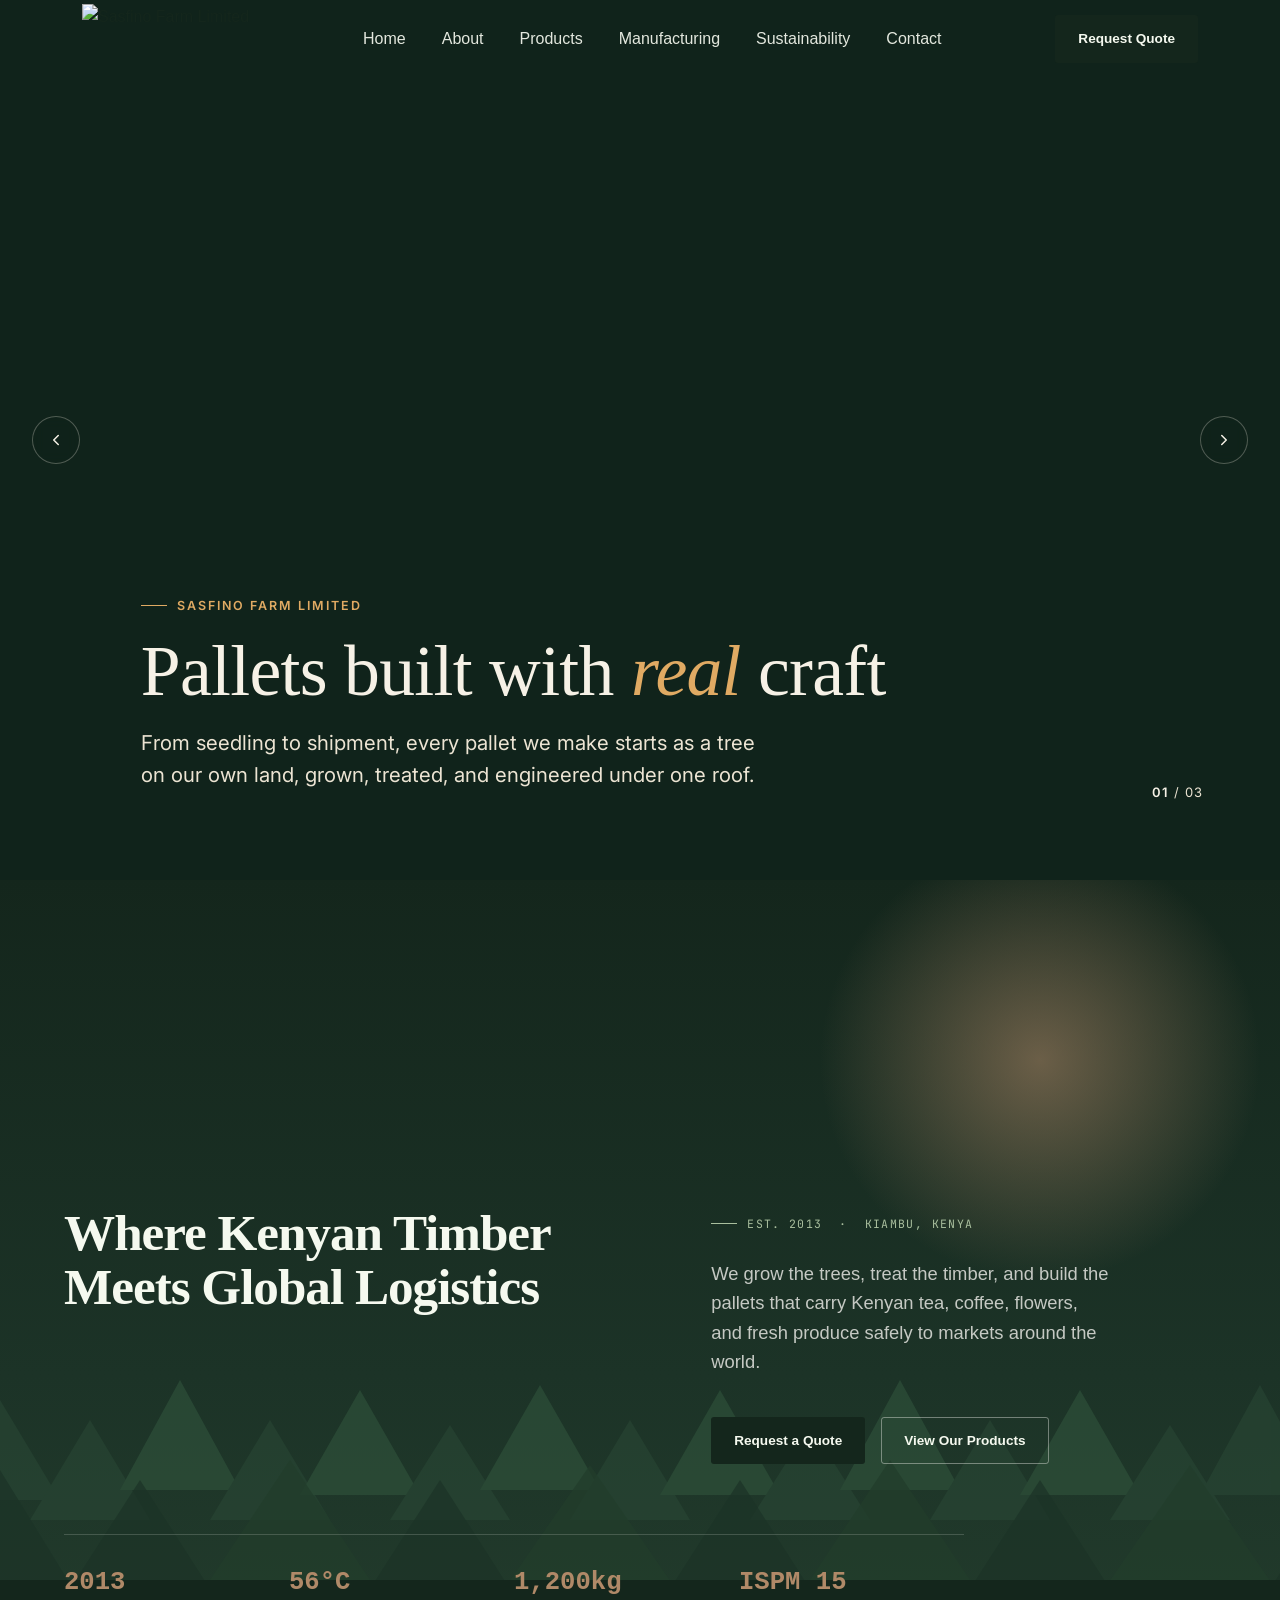
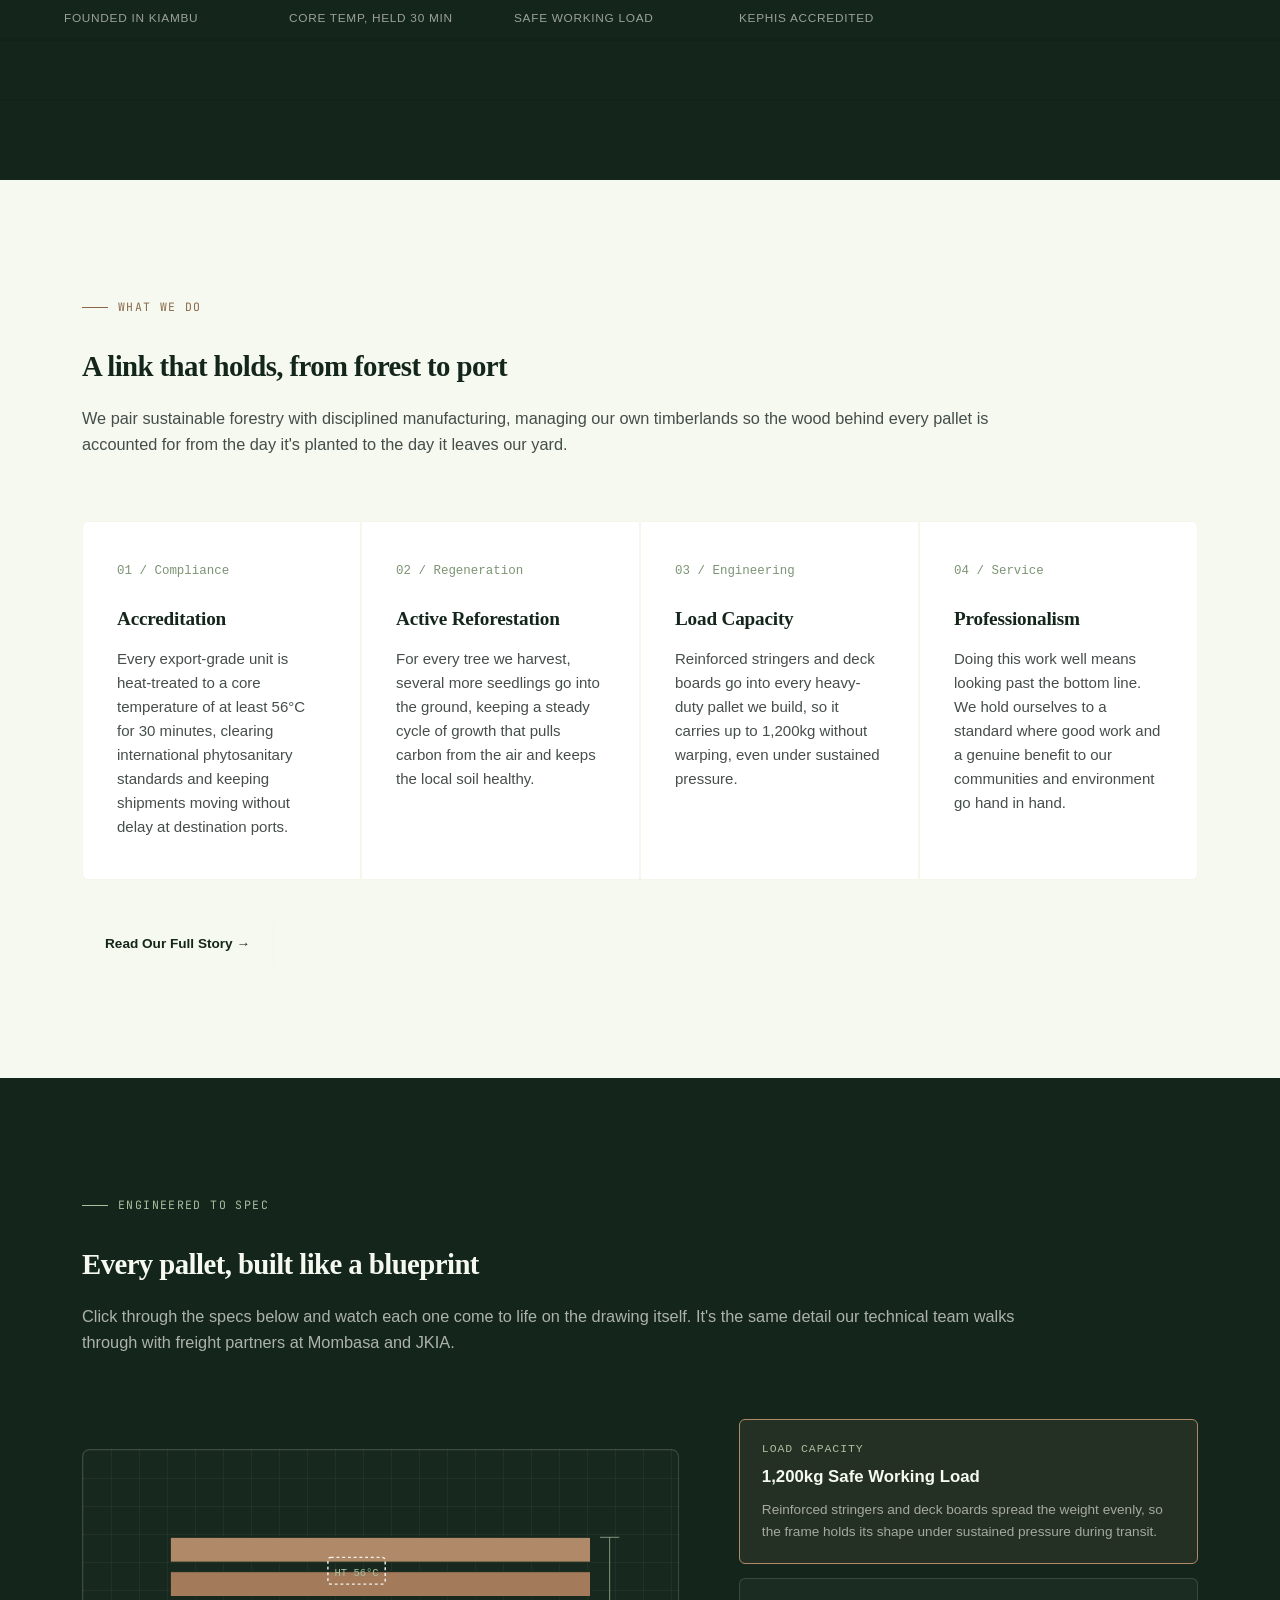
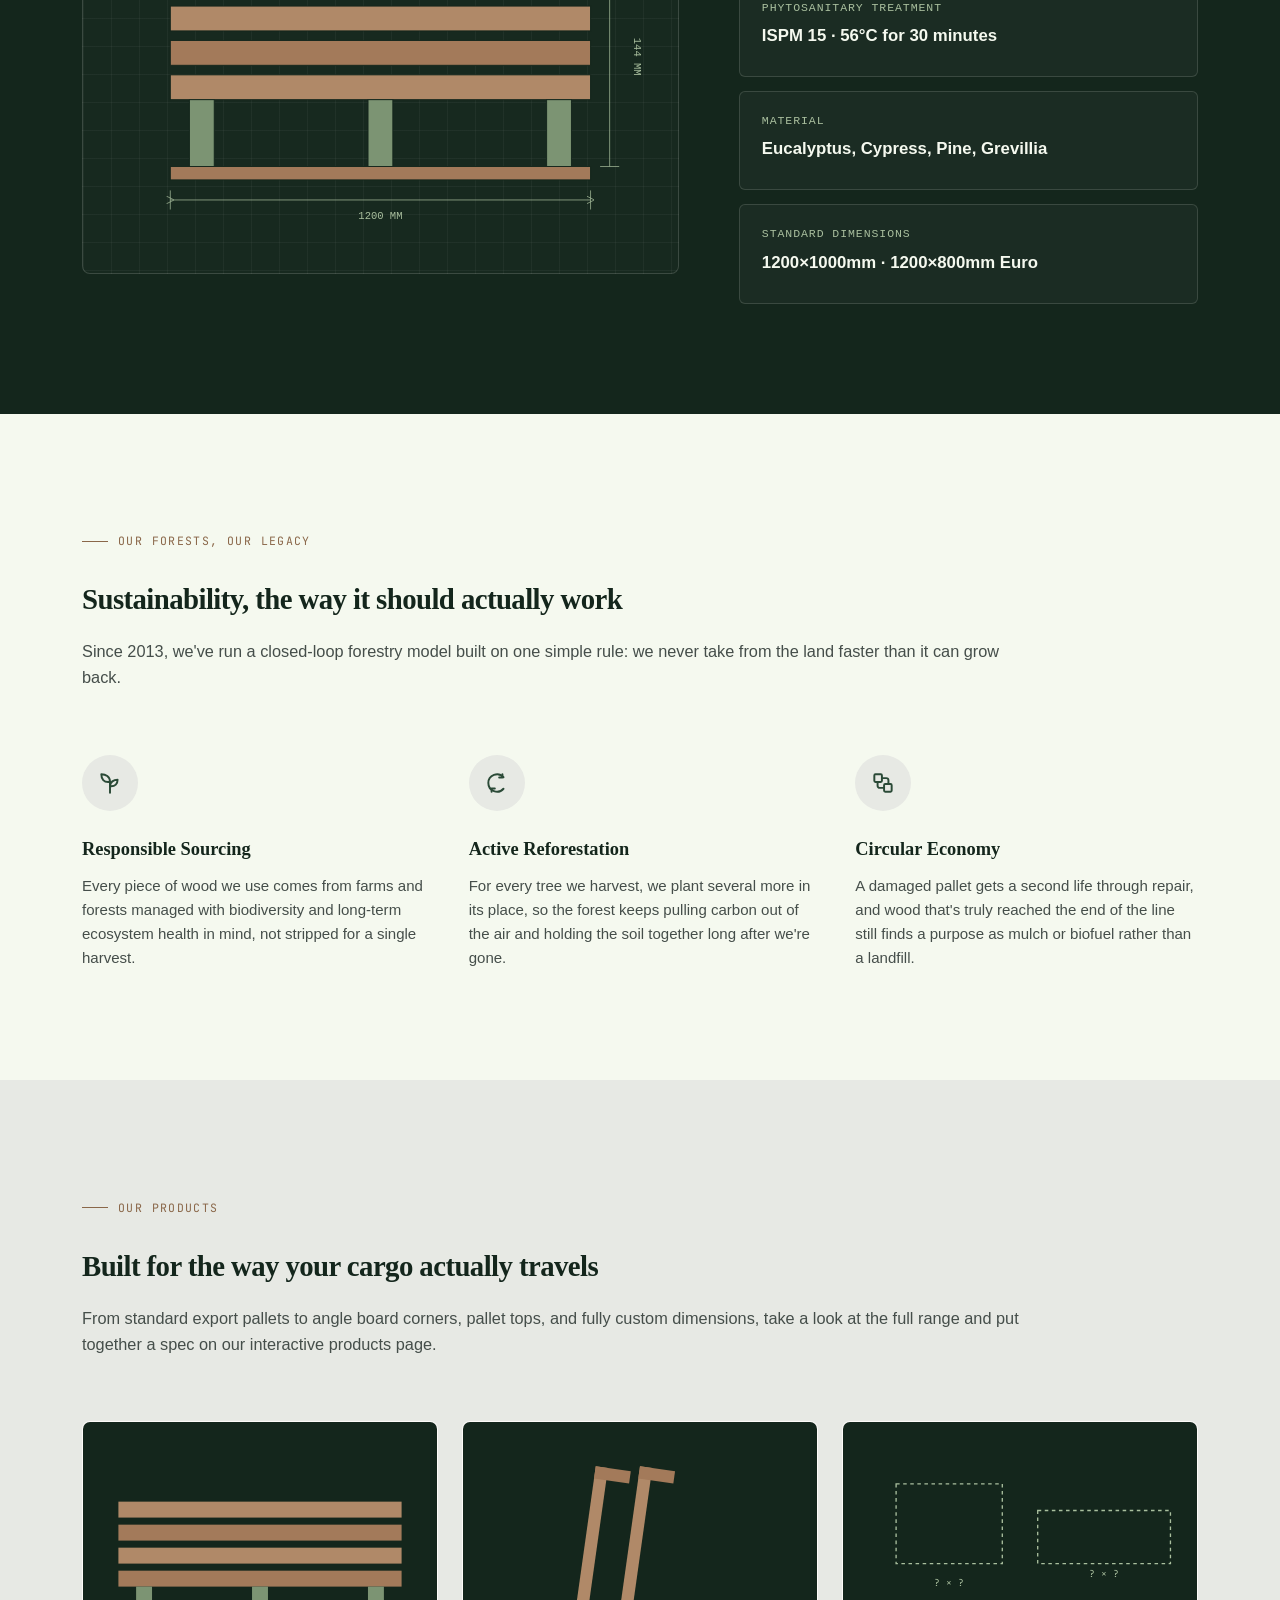
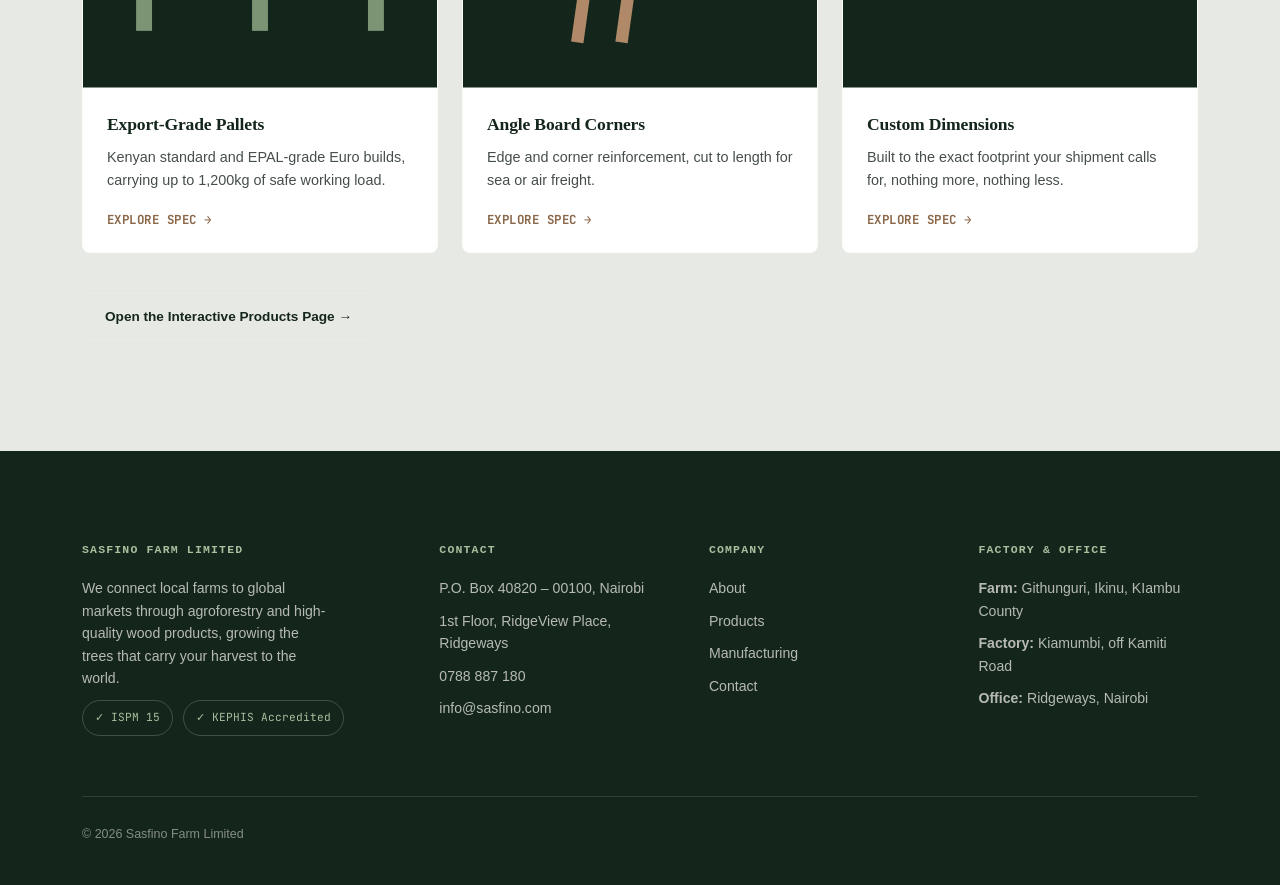
==== index (4).html @ bc78e77f "Add files via upload" ====
<!DOCTYPE html>
<html lang="en">
<head>
<meta charset="UTF-8">
<meta name="viewport" content="width=device-width, initial-scale=1.0">
<link rel="icon" type="image/png" href="Sasfino_Fav.png" />
<title>Sasfino Farm Limited — Wood Products Division</title>
<link rel="preconnect" href="https://fonts.googleapis.com">
<link rel="preconnect" href="https://fonts.gstatic.com" crossorigin>
<link href="https://fonts.googleapis.com/css2?family=Space+Grotesk:wght@400;500;600;700&family=Inter:wght@400;500;600;700&family=JetBrains+Mono:wght@400;500;700&display=swap" rel="stylesheet">
<link rel="stylesheet" href="style.css">
</head>
<body>

<header class="site-header">
  <div class="wrap">
    <div class="logo">
      <img src="sasfino_logo.png" alt="Sasfino Farm Limited" class="logo-img">
    </div>
    <nav class="main-nav" id="main-nav">
      <a href="index.html">Home</a>
      <a href="about.html">About</a>
      <a href="products.html">Products</a>
      <a href="manufacturing.html">Manufacturing</a>
      <a href="sustainability.html">Sustainability</a> 
      <a href="contact.html">Contact</a>
    </nav>
    <a href="contact.html" class="btn btn-primary">Request Quote</a>
    <button class="nav-toggle" id="nav-toggle" aria-label="Toggle menu" aria-expanded="false" aria-controls="main-nav">
      <span></span><span></span><span></span>
    </button>
  </div>
  <div class="nav-backdrop" id="nav-backdrop"></div>
</header>

<!--<section class="slideshow" aria-label="Sasfino Farm photo slideshow">
  <div class="slide active" style="background-image:url('slide-pallets.jpg')">
    <div class="slide-caption"><span>We produce the best pallets.</span></div>
  </div>
  <div class="slide" style="background-image:url('slide-reforestation.jpg')">
    <div class="slide-caption"><span>Every pallet is made from homegrown trees.</span></div>
  </div>
  <div class="slide" style="background-image:url('slide-kiln.jpg')">
    <div class="slide-caption"><span>State of art manufacturing plant.</span></div>
  </div>
  <div class="slide" style="background-image:url('slide-angleboard.jpg')">
    <div class="slide-caption"><span>Final product ready for shipping.</span></div>
  </div>
  <div class="slideshow-overlay"></div>
  <div class="slideshow-dots">
    <button class="dot active" data-slide="0" aria-label="Show slide 1"></button>
    <button class="dot" data-slide="1" aria-label="Show slide 2"></button>
    <button class="dot" data-slide="2" aria-label="Show slide 3"></button>
    <button class="dot" data-slide="3" aria-label="Show slide 4"></button>
  </div>
</section>-->

<section class="hero-slideshow" id="heroSlideshow" aria-roledescription="carousel" aria-label="Sasfino Farm highlights">

  <!-- Slide 1 -->
  <div class="slide is-active" data-index="0">
    <div class="slide__img" style="background-image:url('images/slide-pallets.jpg');"></div>
    <div class="hero-copy">
      <span class="hero-eyebrow">Sasfino Farm Limited</span>
      <h1 class="hero-heading">Pallets built with <em>real</em> craft</h1>
      <p class="hero-subheading">From seedling to shipment, every pallet we make starts as a tree on our own land, grown, treated, and engineered under one roof.</p>
    </div>
  </div>

  <!-- Slide 2 -->
  <div class="slide" data-index="1">
    <div class="slide__img" style="background-image:url('images/slide-manufacturing.jpg');"></div>
    <div class="hero-copy">
      <span class="hero-eyebrow">KEPHIS Accredited</span>
      <h1 class="hero-heading">Manufacturing that <em>meets the mark</em></h1>
      <p class="hero-subheading">Every batch is heat-treated to 56°C for a full 30 minutes, so it clears phytosanitary checks at destination without a second look.</p>
    </div>
  </div>

  <!-- Slide 3 -->
  <div class="slide" data-index="2">
    <div class="slide__img" style="background-image:url('images/slide-shipping.jpg');"></div>
    <div class="hero-copy">
      <span class="hero-eyebrow">1,200kg Safe Working Load</span>
      <h1 class="hero-heading">Ready for the <em>long haul</em></h1>
      <p class="hero-subheading">From Kiambu to Mombasa and JKIA, every shipment leaves our yard engineered to carry Kenya's harvest safely to markets around the world.</p>
    </div>
  </div>

  <!-- Arrows -->
  <div class="hero-arrows">
    <button class="hero-arrow" id="prevBtn" aria-label="Previous slide">
      <svg viewBox="0 0 24 24" fill="none" stroke="currentColor" stroke-width="2" stroke-linecap="round" stroke-linejoin="round"><path d="M15 18l-6-6 6-6"/></svg>
    </button>
    <button class="hero-arrow" id="nextBtn" aria-label="Next slide">
      <svg viewBox="0 0 24 24" fill="none" stroke="currentColor" stroke-width="2" stroke-linecap="round" stroke-linejoin="round"><path d="M9 18l6-6-6-6"/></svg>
    </button>
  </div>

  <!-- Dots + counter -->
  <div class="hero-controls">
    <div class="hero-dots" id="heroDots"></div>
    <div class="hero-index"><strong id="heroIndexCurrent">01</strong> / 03</div>
  </div>

</section>

<section class="hero">
  <div class="hero-illustration">
    <svg viewBox="0 0 1400 900" preserveAspectRatio="xMidYMax slice" xmlns="http://www.w3.org/2000/svg">
      <defs>
        <radialGradient id="sunGrad" cx="50%" cy="50%" r="50%">
          <stop offset="0%" stop-color="#B08968" stop-opacity="0.55"/>
          <stop offset="100%" stop-color="#B08968" stop-opacity="0"/>
        </radialGradient>
      </defs>
      <circle cx="1100" cy="180" r="220" fill="url(#sunGrad)"/>
      <g opacity="0.5">
        <path d="M0 620 L60 520 L120 620 Z" fill="#2B4A37"/>
        <path d="M90 640 L150 540 L210 640 Z" fill="#2B4A37"/>
        <path d="M180 610 L240 500 L300 610 Z" fill="#345A40"/>
        <path d="M270 640 L330 540 L390 640 Z" fill="#2B4A37"/>
        <path d="M360 615 L420 510 L480 615 Z" fill="#345A40"/>
        <path d="M450 640 L510 545 L570 640 Z" fill="#2B4A37"/>
        <path d="M540 610 L600 505 L660 610 Z" fill="#345A40"/>
        <path d="M630 640 L690 540 L750 640 Z" fill="#2B4A37"/>
        <path d="M720 615 L780 510 L840 615 Z" fill="#345A40"/>
        <path d="M810 640 L870 545 L930 640 Z" fill="#2B4A37"/>
        <path d="M900 610 L960 500 L1020 610 Z" fill="#345A40"/>
        <path d="M990 640 L1050 540 L1110 640 Z" fill="#2B4A37"/>
        <path d="M1080 615 L1140 510 L1200 615 Z" fill="#345A40"/>
        <path d="M1170 640 L1230 545 L1290 640 Z" fill="#2B4A37"/>
        <path d="M1260 615 L1320 505 L1380 615 Z" fill="#2B4A37"/>
      </g>
      <g opacity="0.75">
        <path d="M-20 720 L60 590 L140 720 Z" fill="#1c3327"/>
        <path d="M110 740 L200 600 L290 740 Z" fill="#1c3327"/>
        <path d="M260 715 L350 580 L440 715 Z" fill="#223d2b"/>
        <path d="M410 740 L500 600 L590 740 Z" fill="#1c3327"/>
        <path d="M560 715 L650 585 L740 715 Z" fill="#223d2b"/>
        <path d="M710 740 L800 600 L890 740 Z" fill="#1c3327"/>
        <path d="M860 715 L950 580 L1040 715 Z" fill="#223d2b"/>
        <path d="M1010 740 L1100 600 L1190 740 Z" fill="#1c3327"/>
        <path d="M1160 715 L1250 585 L1340 715 Z" fill="#223d2b"/>
        <path d="M1310 740 L1400 600 L1440 740 Z" fill="#1c3327"/>
      </g>
      <rect x="0" y="700" width="1400" height="200" fill="#14261C"/>
      <g stroke="#0e1d15" stroke-width="1" opacity="0.6">
        <line x1="0" y1="760" x2="1400" y2="760"/>
        <line x1="0" y1="820" x2="1400" y2="820"/>
      </g>
    </svg>
  </div>
  <div class="wrap hero-content" style="width:100%;margin-left:5%;">
    <span class="eyebrow">Est. 2013 &nbsp;·&nbsp; Kiambu, Kenya</span>
    <h1 style="display:inline-block;width:99%;max-width:600px;float:left;//font-size:350%;margin-right:4%;font-size:clamp(2.0rem, 4.0vw, 4.1rem);" class="reveal is-visible">Where Kenyan Timber Meets Global Logistics</h1>
    <div style="display:inline-block;width:99%;max-width:400px;">
    <p class="sub reveal is-visible">We grow the trees, treat the timber, and build the pallets that carry Kenyan tea, coffee, flowers, and fresh produce safely to markets around the world.</p>
    <div class="hero-ctas reveal is-visible">
      <a href="contact.html" class="btn btn-primary">Request a Quote</a>
      <a href="products.html" class="btn btn-outline">View Our Products</a>
    </div>
    </div><br>
    <div class="stat-strip reveal is-visible">
      <div><span class="num">2013</span><span class="label">Founded in Kiambu</span></div>
      <div><span class="num">56°C</span><span class="label">Core Temp, Held 30 Min</span></div>
      <div><span class="num">1,200kg</span><span class="label">Safe Working Load</span></div>
      <div><span class="num">ISPM 15</span><span class="label">KEPHIS Accredited</span></div>
    </div>
  </div>
</section>

<section id="about">
  <div class="wrap">
    <div styled="width:100%;" class="section-head reveal">
      <span class="eyebrow">What we do</span>
      <h2>A link that holds, from forest to port</h2>
      <p>We pair sustainable forestry with disciplined manufacturing, managing our own timberlands so the wood behind every pallet is accounted for from the day it's planted to the day it leaves our yard.</p>
    </div>
    <div class="feature-grid">
      <div class="feature-card reveal">
        <span class="idx">01 / Compliance</span>
        <h3>Accreditation</h3>
        <p>Every export-grade unit is heat-treated to a core temperature of at least 56°C for 30 minutes, clearing international phytosanitary standards and keeping shipments moving without delay at destination ports.</p>
      </div>
      <div class="feature-card reveal">
        <span class="idx">02 / Regeneration</span>
        <h3>Active Reforestation</h3>
        <p>For every tree we harvest, several more seedlings go into the ground, keeping a steady cycle of growth that pulls carbon from the air and keeps the local soil healthy.</p>
      </div>
      <div class="feature-card reveal">
        <span class="idx">03 / Engineering</span>
        <h3>Load Capacity</h3>
        <p>Reinforced stringers and deck boards go into every heavy-duty pallet we build, so it carries up to 1,200kg without warping, even under sustained pressure.</p>
      </div>
      <div class="feature-card reveal">
        <span class="idx">04 / Service</span>
        <h3>Professionalism</h3>
        <p>Doing this work well means looking past the bottom line. We hold ourselves to a standard where good work and a genuine benefit to our communities and environment go hand in hand.</p>
      </div>
    </div>
    <div class="reveal" style="margin-top:40px;">
      <a href="about.html" class="btn btn-ghost">Read Our Full Story →</a>
    </div>
  </div>
</section>

<section class="blueprint-section" id="specs">
  <div class="wrap">
    <div class="section-head reveal">
      <span class="eyebrow">Engineered to spec</span>
      <h2>Every pallet, built like a blueprint</h2>
      <p>Click through the specs below and watch each one come to life on the drawing itself. It's the same detail our technical team walks through with freight partners at Mombasa and JKIA.</p>
    </div>
    <div class="blueprint-wrap">
      <div class="blueprint-canvas reveal">
        <svg viewBox="0 0 560 380" xmlns="http://www.w3.org/2000/svg">
          <!-- Deck boards -->
          <g id="deck-boards">
            <rect x="60" y="60" width="440" height="26" fill="#B08968" stroke="#14261C" stroke-width="1"/>
            <rect x="60" y="96" width="440" height="26" fill="#a37a5a" stroke="#14261C" stroke-width="1"/>
            <rect x="60" y="132" width="440" height="26" fill="#B08968" stroke="#14261C" stroke-width="1"/>
            <rect x="60" y="168" width="440" height="26" fill="#a37a5a" stroke="#14261C" stroke-width="1"/>
            <rect x="60" y="204" width="440" height="26" fill="#B08968" stroke="#14261C" stroke-width="1"/>
          </g>
          <!-- Stringers -->
          <rect id="stringer-1" class="hotspot" x="80" y="230" width="26" height="70" fill="#7C9473" stroke="#14261C" stroke-width="1"/>
          <rect id="stringer-2" class="hotspot" x="267" y="230" width="26" height="70" fill="#7C9473" stroke="#14261C" stroke-width="1"/>
          <rect id="stringer-3" class="hotspot" x="454" y="230" width="26" height="70" fill="#7C9473" stroke="#14261C" stroke-width="1"/>
          <!-- Bottom boards -->
          <rect x="60" y="300" width="440" height="14" fill="#a37a5a" stroke="#14261C" stroke-width="1"/>

          <!-- HT stamp hotspot -->
          <g id="ht-stamp" class="hotspot" transform="translate(255,95)">
            <rect x="-30" y="-14" width="60" height="28" rx="3" fill="none" stroke="#F5F4EF" stroke-width="1.5" stroke-dasharray="3 3"/>
            <text x="0" y="5" text-anchor="middle" class="dim-text" font-size="10" fill="#F5F4EF">HT 56°C</text>
          </g>

          <!-- Width dimension -->
          <line class="dim-line" x1="60" y1="335" x2="500" y2="335" marker-start="url(#arrow)" marker-end="url(#arrow)"/>
          <line class="dim-line" x1="60" y1="325" x2="60" y2="345"/>
          <line class="dim-line" x1="500" y1="325" x2="500" y2="345"/>
          <text x="280" y="355" text-anchor="middle" class="dim-text">1200 MM</text>

          <!-- Height dimension -->
          <line class="dim-line" x1="520" y1="60" x2="520" y2="300"/>
          <line class="dim-line" x1="510" y1="60" x2="530" y2="60"/>
          <line class="dim-line" x1="510" y1="300" x2="530" y2="300"/>
          <text x="545" y="185" text-anchor="middle" class="dim-text" transform="rotate(90 545 185)">144 MM</text>

          <defs>
            <marker id="arrow" markerWidth="8" markerHeight="8" refX="4" refY="4" orient="auto">
              <path d="M0,0 L8,4 L0,8" fill="none" stroke="#A9BF9E" stroke-width="1"/>
            </marker>
          </defs>
        </svg>
      </div>
      <div class="spec-panel reveal">
        <div class="spec-item active" data-target="stringer-1 stringer-2 stringer-3">
          <div class="spec-label">Load Capacity</div>
          <div class="spec-value">1,200kg Safe Working Load</div>
          <div class="spec-detail">Reinforced stringers and deck boards spread the weight evenly, so the frame holds its shape under sustained pressure during transit.</div>
        </div>
        <div class="spec-item" data-target="ht-stamp">
          <div class="spec-label">Phytosanitary Treatment</div>
          <div class="spec-value">ISPM 15 · 56°C for 30 minutes</div>
          <div class="spec-detail">Heat treatment clears out pests at the source, satisfying the phytosanitary rules that every major destination port checks for.</div>
        </div>
        <div class="spec-item" data-target="deck-boards">
          <div class="spec-label">Material</div>
          <div class="spec-value">Eucalyptus, Cypress, Pine, Grevillia</div>
          <div class="spec-detail">Sturdy hardwoods carry the heavy-duty loads; lighter softwoods keep air freight builds economical without cutting corners on strength.</div>
        </div>
        <div class="spec-item" data-target="none">
          <div class="spec-label">Standard Dimensions</div>
          <div class="spec-value">1200×1000mm · 1200×800mm Euro</div>
          <div class="spec-detail">Our Kenyan standard suits fruit, vegetable, tea, and coffee shipments, while the Euro build meets EPAL-grade specification for buyers in Europe.</div>
        </div>
      </div>
    </div>
  </div>
</section>

<section id="sustainability">
  <div class="wrap">
    <div class="section-head reveal">
      <span class="eyebrow">Our forests, our legacy</span>
      <h2>Sustainability, the way it should actually work</h2>
      <p>Since 2013, we've run a closed-loop forestry model built on one simple rule: we never take from the land faster than it can grow back.</p>
    </div>
    <div class="sustain-grid">
      <div class="sustain-item reveal">
        <div class="icon-wrap">
          <svg viewBox="0 0 24 24" fill="none" xmlns="http://www.w3.org/2000/svg">
            <path d="M12 21V11" stroke="#2B4A37" stroke-width="1.8" stroke-linecap="round"/>
            <path d="M12 11C12 6 8 4 4 4C4 8 6 12 12 11Z" stroke="#2B4A37" stroke-width="1.8" stroke-linejoin="round"/>
            <path d="M12 15C12 11 15.5 9 19 9C19 12.5 17 15.5 12 15Z" stroke="#2B4A37" stroke-width="1.8" stroke-linejoin="round"/>
          </svg>
        </div>
        <h3>Responsible Sourcing</h3>
        <p>Every piece of wood we use comes from farms and forests managed with biodiversity and long-term ecosystem health in mind, not stripped for a single harvest.</p>
      </div>
      <div class="sustain-item reveal">
        <div class="icon-wrap">
          <svg viewBox="0 0 24 24" fill="none" xmlns="http://www.w3.org/2000/svg">
            <path d="M4 12a8 8 0 0 1 14-5.3M4 12a8 8 0 0 0 14 5.3" stroke="#2B4A37" stroke-width="1.8" stroke-linecap="round"/>
            <path d="M17 4v3h-3M7 20v-3h3" stroke="#2B4A37" stroke-width="1.8" stroke-linecap="round" stroke-linejoin="round"/>
          </svg>
        </div>
        <h3>Active Reforestation</h3>
        <p>For every tree we harvest, we plant several more in its place, so the forest keeps pulling carbon out of the air and holding the soil together long after we're gone.</p>
      </div>
      <div class="sustain-item reveal">
        <div class="icon-wrap">
          <svg viewBox="0 0 24 24" fill="none" xmlns="http://www.w3.org/2000/svg">
            <rect x="4" y="4" width="7" height="7" rx="1" stroke="#2B4A37" stroke-width="1.8"/>
            <rect x="13" y="13" width="7" height="7" rx="1" stroke="#2B4A37" stroke-width="1.8"/>
            <path d="M11 7.5h4a2 2 0 0 1 2 2V13M13 16.5H9a2 2 0 0 1-2-2V11" stroke="#2B4A37" stroke-width="1.8" stroke-linecap="round"/>
          </svg>
        </div>
        <h3>Circular Economy</h3>
        <p>A damaged pallet gets a second life through repair, and wood that's truly reached the end of the line still finds a purpose as mulch or biofuel rather than a landfill.</p>
      </div>
    </div>
  </div>
</section>

<section id="products" style="background:var(--slate-light);">
  <div class="wrap">
    <div class="section-head reveal">
      <span class="eyebrow">Our products</span>
      <h2>Built for the way your cargo actually travels</h2>
      <p>From standard export pallets to angle board corners, pallet tops, and fully custom dimensions, take a look at the full range and put together a spec on our interactive products page.</p>
    </div>
    <div class="product-teaser-grid reveal">
      <a href="products.html#pallets" class="product-teaser-card">
        <div class="ptc-visual">
          <svg viewBox="0 0 400 300" xmlns="http://www.w3.org/2000/svg">
            <rect width="400" height="300" fill="#14261C"/>
            <g transform="translate(40,90)">
              <rect x="0" y="0" width="320" height="18" fill="#B08968"/>
              <rect x="0" y="26" width="320" height="18" fill="#a37a5a"/>
              <rect x="0" y="52" width="320" height="18" fill="#B08968"/>
              <rect x="0" y="78" width="320" height="18" fill="#a37a5a"/>
              <rect x="20" y="96" width="18" height="50" fill="#7C9473"/>
              <rect x="151" y="96" width="18" height="50" fill="#7C9473"/>
              <rect x="282" y="96" width="18" height="50" fill="#7C9473"/>
            </g>
          </svg>
        </div>
        <h3>Export-Grade Pallets</h3>
        <p>Kenyan standard and EPAL-grade Euro builds, carrying up to 1,200kg of safe working load.</p>
        <span class="ptc-link">Explore spec →</span>
      </a>
      <a href="products.html#angle" class="product-teaser-card">
        <div class="ptc-visual">
          <svg viewBox="0 0 400 300" xmlns="http://www.w3.org/2000/svg">
            <rect width="400" height="300" fill="#14261C"/>
            <g transform="translate(150,50) rotate(8)">
              <rect x="0" y="0" width="14" height="200" fill="#B08968"/>
              <rect x="0" y="0" width="40" height="14" fill="#a37a5a"/>
            </g>
            <g transform="translate(200,50) rotate(8)">
              <rect x="0" y="0" width="14" height="200" fill="#B08968"/>
              <rect x="0" y="0" width="40" height="14" fill="#a37a5a"/>
            </g>
          </svg>
        </div>
        <h3>Angle Board Corners</h3>
        <p>Edge and corner reinforcement, cut to length for sea or air freight.</p>
        <span class="ptc-link">Explore spec →</span>
      </a>
      <a href="products.html#custom" class="product-teaser-card">
        <div class="ptc-visual">
          <svg viewBox="0 0 400 300" xmlns="http://www.w3.org/2000/svg">
            <rect width="400" height="300" fill="#14261C"/>
            <rect x="60" y="70" width="120" height="90" fill="none" stroke="#A9BF9E" stroke-width="1.5" stroke-dasharray="4 4"/>
            <rect x="220" y="100" width="150" height="60" fill="none" stroke="#A9BF9E" stroke-width="1.5" stroke-dasharray="4 4"/>
            <text x="120" y="185" text-anchor="middle" font-family="JetBrains Mono" font-size="11" fill="#A9BF9E">? × ?</text>
            <text x="295" y="175" text-anchor="middle" font-family="JetBrains Mono" font-size="11" fill="#A9BF9E">? × ?</text>
          </svg>
        </div>
        <h3>Custom Dimensions</h3>
        <p>Built to the exact footprint your shipment calls for, nothing more, nothing less.</p>
        <span class="ptc-link">Explore spec →</span>
      </a>
    </div>
    <div class="reveal" style="margin-top:40px;">
      <a href="products.html" class="btn btn-ghost">Open the Interactive Products Page →</a>
    </div>
  </div>
</section>

<footer id="contact">
  <div class="wrap">
    <div class="footer-grid">
      <div>
        <h5>Sasfino Farm Limited</h5>
        <p style="max-width:32ch; color:rgba(245,244,239,0.72);">We connect local farms to global markets through agroforestry and high-quality wood products, growing the trees that carry your harvest to the world.</p>
        <div class="cert-badges">
          <span class="cert-badge">✓ ISPM 15</span>
          <span class="cert-badge">✓ KEPHIS Accredited</span>
        </div>
      </div>
      <div>
        <h5>Contact</h5>
        <p>P.O. Box 40820 – 00100, Nairobi</p>
        <p>1st Floor, RidgeView Place, Ridgeways</p>
        <a href="tel:+254788887180">0788 887 180</a>
        <a href="mailto:info@sasfino.com">info@sasfino.com</a>
      </div>
      <div>
        <h5>Company</h5>
        <a href="about.html">About</a>
        <a href="products.html">Products</a>
        <a href="manufacturing.html">Manufacturing</a>
        <a href="contact.html">Contact</a>
      </div>
      <div>
        <h5>Factory & Office</h5>
        <p><b>Farm:</b> Githunguri, Ikinu, KIambu County</p>
        <p><b>Factory:</b> Kiamumbi, off Kamiti Road</p>
        <p><b>Office:</b> Ridgeways, Nairobi</p>
      </div>
    </div>
    <div class="footer-bottom">
      <span>© 2026 Sasfino Farm Limited</span>
      <span class="mono"> </span>
    </div>
  </div>
</footer>

<script src="script.js"></script>

</body>
</html>
---- style.css ----
:root{
    --forest-deep: #14261C;
    --forest-mid: #2B4A37;
    --sage: #7C9473;
    --sage-light: #A9BF9E;
    --slate: #454E4A;
    --slate-light: #E7E9E4;
    --paper: #F5F9EF;
    --white: #FFFFFF;
    --timber: #B08968;
    --timber-dark: #8A6749;
    --line: rgba(20,38,28,0.14);
    --shadow: 0 20px 50px -25px rgba(20,38,28,0.35);
    --ease: cubic-bezier(.22,.9,.32,1);
  }
  *{box-sizing:border-box; margin:0; padding:0;}
  html{scroll-behavior:smooth;}
  body{
    font-family:'DM Sans', sans-serif;
    background:var(--paper);
    color:var(--forest-deep);
    line-height:1.6;
    overflow-x:hidden;
  }
  h1,h2,h3,.display{font-family:'Sora', Manrope;}
  .mono{font-family:'JetBrains Mono', monospace;}
  a{color:inherit; text-decoration:none;}
  img{max-width:100%; display:block;}
  .wrap{max-width:1180px; margin:0 auto; padding:0 32px;}
  ::selection{background:var(--timber); color:var(--white);}

  @media (prefers-reduced-motion: reduce){
    *{animation:none !important; transition:none !important;}
  }

  /* ---------- HEADER ---------- */
  .site-header{
    position:fixed; top:0; left:0; right:0; z-index:100;
    background:transparent;
    backdrop-filter:none;
    border-bottom:1px solid transparent;
    transition:background .4s var(--ease), backdrop-filter .4s var(--ease), border-color .4s var(--ease);
  }
  .site-header.is-scrolled{
    background:rgba(245,249,239,0.92);
    backdrop-filter:blur(10px);
    border-bottom:1px solid var(--line);
  }
  .site-header .wrap{
    display:flex; align-items:center; justify-content:space-between;
    height:78px;
  }
  .logo{display:flex; align-items:center; margin:0; padding:0;}
  .logo-img{height:70px; width:auto; display:block; margin:0; padding:0;}
  nav.main-nav{display:flex; gap:36px;}
  nav.main-nav a{
    font-size:1.0rem; font-weight:500; color:rgba(245,249,239,0.92); position:relative; padding:6px 0;
    transition:color .3s var(--ease);
  }
  nav.main-nav a::after{
    content:''; position:absolute; left:0; bottom:0; width:0; height:2px; background:var(--timber);
    transition:width .3s var(--ease);
  }
  nav.main-nav a:hover{color:var(--timber);}
  nav.main-nav a:hover::after{width:100%;}
  .site-header.is-scrolled nav.main-nav a{color:var(--slate);}
  .site-header.is-scrolled nav.main-nav a:hover{color:var(--forest-deep);}
  .btn{
    display:inline-flex; align-items:center; gap:8px;
    font-size:.85rem; font-weight:600; padding:12px 22px;
    border-radius:3px; cursor:pointer; border:1px solid transparent;
    transition:transform .25s var(--ease), box-shadow .25s var(--ease), background .25s var(--ease);
  }
  .btn-primary{background:var(--forest-deep); color:var(--paper);}
  .btn-primary:hover{background:var(--forest-mid); transform:translateY(-2px); box-shadow:var(--shadow);}
  .btn-outline{border-color:rgba(245,244,239,0.4); color:var(--paper);}
  .btn-outline:hover{background:rgba(245,244,239,0.12); transform:translateY(-2px);}
  .btn-ghost{border-color:var(--line); color:var(--forest-deep);}
  .btn-ghost:hover{border-color:var(--forest-deep);}

  /* ---------- MOBILE NAV TOGGLE ---------- */
  .nav-toggle{
    display:none; flex-direction:column; align-items:center; justify-content:center;
    gap:5px; width:38px; height:38px; padding:0; margin:0; border:none; background:none;
    cursor:pointer; z-index:110; position:relative;
  }
  .nav-toggle span{
    display:block; width:23px; height:2px; border-radius:2px; background:var(--paper);
    transition:transform .3s var(--ease), opacity .3s var(--ease), background .3s var(--ease);
  }
  .site-header.is-scrolled .nav-toggle span{background:var(--forest-deep);}
  .nav-toggle.is-active span:nth-child(1){transform:translateY(7px) rotate(45deg);}
  .nav-toggle.is-active span:nth-child(2){opacity:0;}
  .nav-toggle.is-active span:nth-child(3){transform:translateY(-7px) rotate(-45deg);}
  .site-header.is-scrolled .nav-toggle.is-active span{background:var(--forest-deep);}
  .nav-backdrop{
    position:fixed; inset:0; background:rgba(10,18,13,0.5); opacity:0; pointer-events:none;
    transition:opacity .35s var(--ease); z-index:90;
  }
  .nav-backdrop.is-open{opacity:1; pointer-events:auto;}
  body.nav-locked{overflow:hidden;}

  /* ---------- SLIDESHOW ---------- */
  .slideshow{
    position:relative; height:82vh; min-height:480px; overflow:hidden; background:var(--forest-deep);
  }
  .slideshow .slide{
    position:absolute; top:0; left:0; right:0; bottom:0; background-size:cover; background-position:center;
    opacity:0; transition:opacity 1.4s ease;
  }
  .slideshow .slide.active{opacity:1;}
  .slideshow-overlay{
    position:absolute; top:0; left:0; right:0; bottom:0; pointer-events:none; z-index:1;
    background:linear-gradient(180deg, rgba(20,38,28,0.6) 0%, rgba(20,38,28,0.1) 32%, rgba(20,38,28,0.15) 60%, rgba(20,38,28,0.75) 100%);
  }
  .slide-caption{
    position:absolute; left:0; right:0; bottom:96px; z-index:3;
    display:flex; justify-content:center; padding:0 32px; pointer-events:none;
  }
  .slide-caption span{
    font-family:'DM Sans',Manrope; font-weight:600; letter-spacing:-0.01em; line-height:1.25;
    font-size:clamp(1.15rem,2.4vw,1.9rem); color:var(--paper); text-align:center; max-width:640px;
    background:rgba(20,38,28,0.4); backdrop-filter:blur(6px); border-left:3px solid var(--timber);
    padding:16px 30px; border-radius:4px;
  }
  .slideshow-dots{
    position:absolute; bottom:28px; left:50%; transform:translateX(-50%);
    display:flex; gap:10px; z-index:5;
  }
  .slideshow-dots .dot{
    width:9px; height:9px; border-radius:50%; padding:0; cursor:pointer;
    border:1.5px solid rgba(245,249,239,0.75); background:transparent;
    transition:background .3s var(--ease), border-color .3s var(--ease), transform .3s var(--ease);
  }
  .slideshow-dots .dot.active{background:var(--timber); border-color:var(--timber); transform:scale(1.15);}

  /* ---------- HERO ---------- */
  .hero{
    position:relative; min-height:100vh; display:flex; align-items:flex-end;
    background:linear-gradient(180deg, var(--forest-deep) 0%, #1c3327 55%, #253f2e 100%);
    color:var(--paper); overflow:hidden;
  }
  .hero-illustration{position:absolute; top:0; left:0; right:0; bottom:0; z-index:0;}
  .hero-illustration svg{width:100%; height:100%;}
  .hero-content{position:relative; z-index:2; padding:40px 0 40px;}
  .eyebrow{
    display:inline-flex; align-items:center; gap:10px;
    font-family:'JetBrains Mono',monospace; font-size:.72rem; letter-spacing:.12em; text-transform:uppercase;
    color:var(--sage-light); margin-bottom:26px;
  }
  .eyebrow::before{content:''; width:26px; height:1px; background:var(--sage-light);}
  .hero h1{
    font-size:clamp(2.4rem, 5.4vw, 4.4rem); font-weight:600; line-height:1.04; letter-spacing:-0.02em;
    max-width:15ch; margin-bottom:26px;
  }
  .hero p.sub{
    font-size:1.15rem; max-width:46ch; color:rgba(245,244,239,0.78); margin-bottom:40px; font-weight:400;
  }
  .hero-ctas{display:flex; gap:16px; flex-wrap:wrap; margin-bottom:70px;}
  .stat-strip{
    display:grid; grid-template-columns:repeat(4,1fr); border-top:1px solid rgba(245,244,239,0.18);
    padding-top:28px; max-width:900px;
  }
  .stat-strip div{padding-right:20px;}
  .stat-strip .num{font-family:'DM Sans',monospace; font-size:1.6rem; font-weight:700; color:var(--timber); display:block;}
  .stat-strip .label{font-size:.74rem; color:rgba(245,244,239,0.6); text-transform:uppercase; letter-spacing:.06em; margin-top:4px;}

  /* ---------- reveal ---------- */
  .reveal{opacity:0; transform:translateY(28px); transition:opacity .7s var(--ease), transform .7s var(--ease);}
  .reveal.is-visible{opacity:1; transform:translateY(0);}

  /* ---------- SECTION SHELL ---------- */
  section{padding:110px 0;}
  .section-head{max-width:940px; margin-bottom:64px;}
  .section-head .eyebrow{color:var(--timber-dark);}
  .section-head .eyebrow::before{background:var(--timber-dark);}
  .section-head h2{font-size:clamp(1.8rem,2.2vw,2.6rem); font-weight:600; letter-spacing:-0.02em; color:var(--forest-deep); margin-bottom:16px;}
  .section-head p{color:var(--slate); font-size:1.02rem; max-width:182ch;}

  /* ---------- FEATURE CARDS ---------- */
  .feature-grid{display:grid; grid-template-columns:repeat(4,1fr); gap:2px; background:var(--line); border:1px solid var(--line); border-radius:6px; overflow:hidden;}
  .feature-card{background:var(--white); padding:40px 34px; transition:background .3s var(--ease);}
  .feature-card:hover{background:#fbfaf6;}
  .feature-card .idx{font-family:'DM sans',monospace; font-size:.78rem; color:var(--sage); margin-bottom:22px; display:block;}
  .feature-card h3{font-size:1.2rem; font-weight:600; margin-bottom:12px; letter-spacing:-0.01em;}
  .feature-card p{color:var(--slate); font-size:.94rem;}
  .feature-card .metric{
    margin-top:22px; padding-top:18px; border-top:1px dashed var(--line);
    font-family:'JetBrains Mono',monospace; font-size:.86rem; color:var(--timber-dark); font-weight:700;
  }

  /* ---------- PALLET BLUEPRINT SHOWCASE ---------- */
  .blueprint-section{background:var(--forest-deep); color:var(--paper);}
  .blueprint-section .section-head .eyebrow{color:var(--sage-light);}
  .blueprint-section .section-head .eyebrow::before{background:var(--sage-light);}
  .blueprint-section .section-head h2{color:var(--paper);}
  .blueprint-section .section-head p{color:rgba(245,244,239,0.68);}
  .blueprint-wrap{
    display:grid; grid-template-columns:1.3fr 1fr; gap:60px; align-items:center;
  }
  .blueprint-canvas{
    position:relative; border:1px solid rgba(245,244,239,0.16); border-radius:8px; padding:30px;
    background:
      linear-gradient(rgba(245,244,239,0.045) 1px, transparent 1px) 0 0/28px 28px,
      linear-gradient(90deg, rgba(245,244,239,0.045) 1px, transparent 1px) 0 0/28px 28px,
      #17291f;
  }
  .blueprint-canvas svg{width:100%; height:auto; display:block;}
  .hotspot{cursor:pointer; transition:opacity .25s;}
  .hotspot:hover{opacity:.85;}
  .dim-line{stroke:var(--sage-light); stroke-width:1; opacity:.75;}
  .dim-text{font-family:'DM sans',monospace; font-size:11px; fill:var(--sage-light);}
  .spec-panel{display:flex; flex-direction:column; gap:14px;}
  .spec-item{
    border:1px solid rgba(245,244,239,0.14); border-radius:6px; padding:20px 22px;
    background:rgba(245,244,239,0.03); cursor:pointer; transition:border-color .25s, background .25s;
  }
  .spec-item.active{border-color:var(--timber); background:rgba(176,137,104,0.1);}
  .spec-item .spec-label{font-family:'DM Sans',monospace; font-size:.72rem; letter-spacing:.08em; text-transform:uppercase; color:var(--sage-light); margin-bottom:6px;}
  .spec-item .spec-value{font-size:1.05rem; font-weight:600;}
  .spec-item .spec-detail{font-size:.85rem; color:rgba(245,244,239,0.62); margin-top:6px; max-height:0; overflow:hidden; transition:max-height .35s var(--ease);}
  .spec-item.active .spec-detail{max-height:80px; margin-top:8px;}

  /* ---------- SUSTAINABILITY GRID ---------- */
  .sustain-grid{display:grid; grid-template-columns:repeat(3,1fr); gap:44px;}
  .sustain-item .icon-wrap{
    width:56px; height:56px; border-radius:50%; background:var(--slate-light);
    display:flex; align-items:center; justify-content:center; margin-bottom:24px;
  }
  .sustain-item svg{width:26px; height:26px;}
  .sustain-item h3{font-size:1.15rem; font-weight:600; margin-bottom:10px;}
  .sustain-item p{color:var(--slate); font-size:.94rem;}

  /* ---------- PRODUCTS TABS ---------- */
  .product-tabs{display:flex; gap:8px; margin-bottom:44px; border-bottom:1px solid var(--line); flex-wrap:wrap;}
  .tab-btn{
    font-family:'Inter',sans-serif; font-size:.9rem; font-weight:600; color:var(--slate);
    background:none; border:none; padding:14px 4px; margin-right:34px; cursor:pointer; position:relative;
  }
  .tab-btn::after{content:''; position:absolute; left:0; right:0; bottom:-1px; height:2px; background:transparent; transition:background .25s;}
  .tab-btn.active{color:var(--forest-deep);}
  .tab-btn.active::after{background:var(--timber);}
  .product-panel{display:none; grid-template-columns:1fr 1fr; gap:56px; align-items:center;}
  .product-panel.active{display:grid;}
  .product-visual{
    aspect-ratio:4/3; border-radius:8px; background:var(--forest-deep); position:relative; overflow:hidden;
    border:1px solid var(--line);
  }
  .product-visual svg{position:absolute; top:0; left:0; right:0; bottom:0; width:100%; height:100%;}
  .product-copy h3{font-size:1.5rem; font-weight:600; margin-bottom:14px; letter-spacing:-0.01em;}
  .product-copy p{color:var(--slate); margin-bottom:20px;}
  .spec-list{list-style:none; display:flex; flex-direction:column; gap:10px;}
  .spec-list li{
    display:flex; justify-content:space-between; font-size:.9rem; padding:10px 0; border-bottom:1px solid var(--line);
  }
  .spec-list li span:first-child{color:var(--slate);}
  .spec-list li span:last-child{font-family:'DM Sans',monospace; font-weight:600; color:var(--forest-deep);}

  /* ---------- LEADERSHIP ---------- */
  .leader-grid{display:grid; grid-template-columns:repeat(4,1fr); gap:28px;}
  .leader-card{border:1px solid var(--line); border-radius:6px; padding:26px 22px; background:var(--white);}
  .leader-card .avatar{width:44px; height:44px; border-radius:50%; background:var(--sage); margin-bottom:18px; display:flex; align-items:center; justify-content:center; color:var(--white); font-family:'Space Grotesk',sans-serif; font-weight:700;}
  .leader-card h4{font-size:1.02rem; font-weight:600; margin-bottom:4px;}
  .leader-card .role{font-size:.78rem; color:var(--timber-dark); font-weight:600; text-transform:uppercase; letter-spacing:.05em; margin-bottom:14px;}
  .leader-card p{font-size:.86rem; color:var(--slate);}

  /* ---------- PARTNERS ---------- */
  .partners-section{background:var(--slate-light);}
  .partner-row{display:flex; flex-wrap:wrap; gap:16px; justify-content:center;}
  .partner-chip{
    padding:14px 26px; background:var(--white); border-radius:4px; font-family:'Space Grotesk',sans-serif;
    font-weight:600; font-size:.95rem; color:var(--forest-deep); border:1px solid var(--line);
  }

  /* ---------- FOOTER ---------- */
  footer{background:var(--forest-deep); color:rgba(245,244,239,0.8); padding:90px 0 40px;}
  .footer-grid{display:grid; grid-template-columns:1.4fr 1fr 1fr 1fr; gap:50px; padding-bottom:60px; border-bottom:1px solid rgba(245,244,239,0.12);}
  .footer-grid h5{font-family:'DM Sans',monospace; font-size:.72rem; text-transform:uppercase; letter-spacing:.1em; color:var(--sage-light); margin-bottom:18px;}
  .footer-grid p, .footer-grid a{display:block; font-size:.88rem; margin-bottom:10px; color:rgba(245,244,239,0.72);}
  .footer-grid a:hover{color:var(--white);}
  .cert-badges{display:flex; gap:10px; flex-wrap:wrap; margin-top:6px;}
  .cert-badge{
    display:inline-flex; align-items:center; gap:6px; font-family:'JetBrains Mono',monospace; font-size:.7rem;
    padding:8px 12px; border:1px solid rgba(245,244,239,0.2); border-radius:20px; color:var(--sage-light);
  }
  .footer-bottom{display:flex; justify-content:space-between; align-items:center; padding-top:28px; font-size:.78rem; color:rgba(245,244,239,0.5); flex-wrap:wrap; gap:10px;}

  /* ---------- RESPONSIVE ---------- */
  @media (max-width:960px){
    .nav-toggle{display:flex;}
    .site-header .wrap{justify-content:flex-start; gap:14px;}
    .site-header .logo{margin-right:auto;}
    nav.main-nav{
      position:fixed; top:0; right:0; bottom:0; width:min(320px,82vw); height:100vh;
      display:flex; flex-direction:column; align-items:flex-start; gap:0;
      background:var(--forest-deep); padding:100px 34px 40px; z-index:100;
      transform:translateX(100%); transition:transform .4s var(--ease);
      box-shadow:-16px 0 44px rgba(0,0,0,0.3); overflow-y:auto;
    }
    nav.main-nav.is-open{transform:translateX(0);}
    nav.main-nav a{
      width:100%; padding:16px 0; font-size:1.05rem; color:var(--paper) !important;
      border-bottom:1px solid rgba(245,244,239,0.12);
    }
    nav.main-nav a::after{display:none;}
    .stat-strip{grid-template-columns:repeat(2,1fr); row-gap:20px;}
    .feature-grid{grid-template-columns:1fr;}
    .blueprint-wrap{grid-template-columns:1fr;}
    .sustain-grid{grid-template-columns:1fr; gap:36px;}
    .product-panel.active{grid-template-columns:1fr;}
    .leader-grid{grid-template-columns:repeat(2,1fr);}
    .footer-grid{grid-template-columns:1fr 1fr; gap:36px;}
  }
  @media (max-width:560px){
    .wrap{padding:0 20px;}
    section{padding:70px 0;}
    .leader-grid{grid-template-columns:1fr;}
    .footer-grid{grid-template-columns:1fr;}
    .slide-caption{bottom:70px;}
    .slide-caption span{font-size:1.05rem; padding:13px 22px;}
  }

  /* ============================================================
     ABOUT PAGE — additive components (existing rules untouched)
     ============================================================ */

  /* ---------- INTERIOR PAGE BANNER ---------- */
  .page-banner{
    position:relative; min-height:64vh; display:flex; align-items:flex-end; overflow:hidden;
    background:linear-gradient(180deg, var(--forest-deep) 0%, #1c3327 55%, #253f2e 100%);
    color:var(--paper);
  }
  .page-banner .banner-photo{
    position:absolute; top:0; left:0; right:0; bottom:0; z-index:0;
    background-size:cover; background-position:center;
  }
  .page-banner .banner-overlay{
    position:absolute; top:0; left:0; right:0; bottom:0; z-index:1;
    background:linear-gradient(180deg, rgba(20,38,28,0.72) 0%, rgba(20,38,28,0.4) 45%, rgba(20,38,28,0.88) 100%);
  }
  .page-banner .wrap{position:relative; z-index:2; padding:150px 32px 64px;}
  .page-banner h1{
    font-size:clamp(2.2rem, 4.6vw, 3.6rem); font-weight:600; line-height:1.06; letter-spacing:-0.02em;
    max-width:18ch; margin-bottom:20px;
  }
  .page-banner p.sub{font-size:1.08rem; max-width:52ch; color:rgba(245,244,239,0.8);}
  .breadcrumb{
    display:flex; align-items:center; gap:8px; font-family:'JetBrains Mono',monospace; font-size:.74rem;
    color:rgba(245,244,239,0.55); text-transform:uppercase; letter-spacing:.08em; margin-bottom:22px;
  }
  .breadcrumb a{color:var(--sage-light);}
  .breadcrumb a:hover{color:var(--timber);}

  /* ---------- OUR STORY ---------- */
  .story-grid{display:grid; grid-template-columns:1.1fr .9fr; gap:64px; align-items:start;}
  .story-copy p{color:var(--slate); font-size:1.02rem; margin-bottom:20px;}
  .story-copy p:last-child{margin-bottom:0;}
  .mission-quote{
    background:var(--forest-deep); color:var(--paper); border-radius:8px; padding:40px 36px;
    position:relative; overflow:hidden;
  }
  .mission-quote::before{
    content:'"'; position:absolute; top:-10px; left:20px; font-family:'Space Grotesk',sans-serif;
    font-size:6rem; color:rgba(245,244,239,0.08); line-height:1; font-weight:700;
  }
  .mission-quote .mq-label{
    font-family:'DM Sans',monospace; font-size:.7rem; text-transform:uppercase; letter-spacing:.1em;
    color:var(--sage-light); margin-bottom:16px; position:relative;
  }
  .mission-quote p{
    font-family:'Switzer',sans-serif; font-size:1.35rem; font-weight:500; line-height:1.4;
    position:relative; margin-bottom:22px;
  }
  .mission-quote .mq-sub{
    font-family:'Switzer',sans-serif; font-size:.92rem; font-weight:400; color:rgba(245,244,239,0.68);
    line-height:1.6; position:relative;
  }

  /* ---------- TIMELINE ---------- */
  .timeline{position:relative; display:flex; flex-direction:column; gap:0;}
  .timeline::before{
    content:''; position:absolute; left:11px; top:8px; bottom:8px; width:1px; background:var(--line);
  }
  .timeline-item{position:relative; padding:0 0 44px 46px;}
  .timeline-item:last-child{padding-bottom:0;}
  .timeline-item::before{
    content:''; position:absolute; left:0; top:2px; width:24px; height:24px; border-radius:50%;
    background:var(--white); border:2px solid var(--timber);
  }
  .timeline-item::after{
    content:''; position:absolute; left:9px; top:8px; width:6px; height:6px; border-radius:50%; background:var(--timber);
  }
  .timeline-item .tl-year{
    font-family:'DM Sans',monospace; font-size:.78rem; font-weight:700; color:var(--timber-dark);
    text-transform:uppercase; letter-spacing:.06em; margin-bottom:8px; display:block;
  }
  .timeline-item h4{font-size:1.08rem; font-weight:600; margin-bottom:8px;}
  .timeline-item p{color:var(--slate); font-size:.92rem;}

  /* ---------- DETAILED LEADERSHIP ---------- */
  .leader-detail-grid{display:grid; grid-template-columns:1fr 1fr; gap:28px;}
  .leader-detail-card{
    border:1px solid var(--line); border-radius:8px; padding:34px 32px; background:var(--white);
    transition:box-shadow .3s var(--ease), transform .3s var(--ease);
  }
  .leader-detail-card:hover{box-shadow:var(--shadow); transform:translateY(-3px);}
  .leader-detail-card .avatar{
    width:52px; height:52px; border-radius:50%; background:var(--sage); margin-bottom:20px;
    display:flex; align-items:center; justify-content:center; color:var(--white);
    font-family:'',Switzer; font-weight:700; font-size:1.1rem;
  }
  .leader-detail-card h4{font-size:1.15rem; font-weight:600; margin-bottom:4px;}
  .leader-detail-card .role{
    font-size:.78rem; color:var(--timber-dark); font-weight:600; text-transform:uppercase;
    letter-spacing:.05em; margin-bottom:16px;
  }
  .leader-detail-card p{font-size:.92rem; color:var(--slate); line-height:1.65;}

  /* ---------- SPLIT IMAGE/TEXT BLOCKS ---------- */
  .split-block{display:grid; grid-template-columns:1fr 1fr; gap:64px; align-items:center;}
  .split-block + .split-block{margin-top:90px;}
  .split-block.reverse .split-photo{order:2;}
  .split-block.reverse .split-copy{order:1;}
  .split-photo{border-radius:8px; overflow:hidden; aspect-ratio:4/3; border:1px solid var(--line);}
  .split-photo img{width:100%; height:100%; object-fit:cover; display:block;}
  .split-copy .idx{font-family:'JetBrains Mono',monospace; font-size:.78rem; color:var(--sage); margin-bottom:14px; display:block;}
  .split-copy h3{font-size:1.4rem; font-weight:600; margin-bottom:14px; letter-spacing:-0.01em;}
  .split-copy p{color:var(--slate); font-size:.98rem;}

  /* ---------- CERTIFICATION CARDS ---------- */
  .cert-grid{display:grid; grid-template-columns:repeat(2,1fr); gap:28px;}
  .cert-card{
    border:1px solid rgba(245,244,239,0.16); border-radius:8px; padding:32px 30px;
    background:rgba(245,244,239,0.03);
  }
  .cert-card .cert-icon{
    width:46px; height:46px; border-radius:50%; background:rgba(176,137,104,0.15);
    display:flex; align-items:center; justify-content:center; margin-bottom:20px;
  }
  .cert-card .cert-icon svg{width:22px; height:22px;}
  .cert-card h4{font-size:1.08rem; font-weight:600; margin-bottom:10px; color:var(--paper);}
  .cert-card p{font-size:.9rem; color:rgba(245,244,239,0.68); margin-bottom:16px;}
  .cert-card .cert-meta{
    font-family:'Switzer',monospace; font-size:.76rem; color:var(--sage-light);
    border-top:1px dashed rgba(245,244,239,0.16); padding-top:14px; line-height:1.8;
  }

  /* ---------- CTA BANNER ---------- */
  .cta-banner{
    background:var(--slate-light); border-radius:10px; padding:56px 48px;
    display:flex; align-items:center; justify-content:space-between; gap:32px; flex-wrap:wrap;
  }
  .cta-banner h3{font-size:1.6rem; font-weight:600; letter-spacing:-0.01em; margin-bottom:8px; max-width:52ch;}
  .cta-banner p{color:var(--slate); font-size:.98rem;}
  .cta-banner .cta-actions{display:flex; gap:14px; flex-wrap:wrap;}

  /* ---------- ABOUT PAGE RESPONSIVE ---------- */
  @media (max-width:960px){
    .story-grid{grid-template-columns:1fr; gap:44px;}
    .leader-detail-grid{grid-template-columns:1fr;}
    .split-block{grid-template-columns:1fr; gap:32px;}
    .split-block.reverse .split-photo{order:1;}
    .split-block.reverse .split-copy{order:2;}
    .cert-grid{grid-template-columns:1fr;}
    .cta-banner{flex-direction:column; align-items:flex-start;}
  }
  @media (max-width:560px){
    .page-banner .wrap{padding:130px 20px 48px;}
  }

  /* ============================================================
     PRODUCT TEASER CARDS (Homepage)
     ============================================================ */
  .product-teaser-grid{display:grid; grid-template-columns:repeat(3,1fr); gap:24px;}
  .product-teaser-card{
    display:block; background:var(--white); border:1px solid var(--line); border-radius:8px;
    overflow:hidden; transition:transform .3s var(--ease), box-shadow .3s var(--ease);
  }
  .product-teaser-card:hover{transform:translateY(-4px); box-shadow:var(--shadow);}
  .ptc-visual{aspect-ratio:4/3; overflow:hidden;}
  .ptc-visual svg{width:100%; height:100%; display:block; transition:transform .5s var(--ease);}
  .product-teaser-card:hover .ptc-visual svg{transform:scale(1.06);}
  .product-teaser-card h3{font-size:1.1rem; font-weight:600; margin:22px 24px 8px; letter-spacing:-0.01em;}
  .product-teaser-card p{color:var(--slate); font-size:.9rem; margin:0 24px 18px;}
  .product-teaser-card .ptc-link{
    display:block; margin:0 24px 22px; font-family:'JetBrains Mono',monospace; font-size:.78rem;
    font-weight:700; color:var(--timber-dark); text-transform:uppercase; letter-spacing:.04em;
  }

  /* ============================================================
     PRODUCTS PAGE — comparison table
     ============================================================ */
  .compare-table-wrap{overflow-x:auto; border:1px solid var(--line); border-radius:8px;}
  table.compare-table{width:100%; border-collapse:collapse; min-width:680px; background:var(--white);}
  table.compare-table th, table.compare-table td{
    text-align:left; padding:16px 20px; font-size:.9rem; border-bottom:1px solid var(--line);
  }
  table.compare-table thead th{
    font-family:'Switzer',monospace; font-size:.72rem; text-transform:uppercase; letter-spacing:.06em;
    color:var(--sage); background:var(--slate-light); border-bottom:1px solid var(--line);
  }
  table.compare-table tbody tr{cursor:pointer; transition:background .2s var(--ease);}
  table.compare-table tbody tr:hover, table.compare-table tbody tr.row-active{background:rgba(176,137,104,0.08);}
  table.compare-table tbody tr:last-child td{border-bottom:none;}
  table.compare-table td:first-child{font-weight:600; color:var(--forest-deep); font-family:'Space Grotesk',sans-serif;}
  table.compare-table td.mono-cell{font-family:'Switzer',monospace; color:var(--slate);}
  .compare-hint{font-size:.8rem; color:var(--slate); margin-top:14px; font-style:italic;}

  /* ============================================================
     PRODUCTS PAGE — shipment configurator
     ============================================================ */
  .configurator{
    display:grid; grid-template-columns:1fr 1fr; gap:0; border:1px solid var(--line); border-radius:10px;
    overflow:hidden; background:var(--white);
  }
  .configurator-form{padding:44px; border-right:1px solid var(--line);}
  .configurator-result{padding:44px; background:var(--forest-deep); color:var(--paper);}
  .cf-group{margin-bottom:30px;}
  .cf-group:last-child{margin-bottom:0;}
  .cf-label{
    display:block; font-family:'Switzer',monospace; font-size:.72rem; text-transform:uppercase;
    letter-spacing:.08em; color:var(--timber-dark); margin-bottom:12px; font-weight:700;
  }
  .cf-toggle-row{display:flex; gap:10px; flex-wrap:wrap;}
  .cf-toggle{
    flex:1; min-width:110px; padding:12px 16px; border:1px solid var(--line); border-radius:6px;
    background:var(--paper); font-size:.88rem; font-weight:600; color:var(--slate); cursor:pointer;
    text-align:center; transition:all .2s var(--ease);
  }
  .cf-toggle.active{background:var(--forest-deep); border-color:var(--forest-deep); color:var(--paper);}
  .cf-input{
    width:100%; padding:12px 14px; border:1px solid var(--line); border-radius:6px; font-family:'Inter',sans-serif;
    font-size:.95rem; background:var(--paper); color:var(--forest-deep);
  }
  .cf-input:focus{outline:2px solid var(--sage); outline-offset:1px;}
  .cr-eyebrow{
    font-family:'Switzer',monospace; font-size:.72rem; text-transform:uppercase; letter-spacing:.1em;
    color:var(--sage-light); margin-bottom:14px;
  }
  .cr-product{font-size:1.5rem; font-weight:600; font-family:'Space Grotesk',sans-serif; margin-bottom:18px;}
  .cr-specs{display:flex; flex-direction:column; gap:12px; margin-bottom:22px;}
  .cr-specs div{display:flex; justify-content:space-between; font-size:.88rem; padding-bottom:12px; border-bottom:1px solid rgba(245,244,239,0.14);}
  .cr-specs div span:first-child{color:rgba(245,244,239,0.62);}
  .cr-specs div span:last-child{font-family:'Switzer',monospace; font-weight:600;}
  .cr-note{font-size:.86rem; color:rgba(245,244,239,0.72); margin-bottom:24px; line-height:1.6;}
  .cr-warn{
    font-size:.82rem; color:#e8b98a; background:rgba(232,185,138,0.1); border:1px solid rgba(232,185,138,0.3);
    border-radius:6px; padding:12px 14px; margin-bottom:22px;
  }

  /* ============================================================
     PRODUCTS PAGE — gallery / lightbox
     ============================================================ */
  .gallery-grid{display:grid; grid-template-columns:repeat(4,1fr); gap:16px;}
  .gallery-item{
    aspect-ratio:1; border-radius:8px; overflow:hidden; cursor:pointer; position:relative; border:1px solid var(--line);
  }
  .gallery-item img{width:100%; height:100%; object-fit:cover; transition:transform .5s var(--ease);}
  .gallery-item:hover img{transform:scale(1.08);}
  .gallery-item .gi-label{
    position:absolute; left:0; right:0; bottom:0; padding:12px 14px; font-size:.78rem; font-weight:600;
    color:var(--paper); background:linear-gradient(0deg, rgba(20,38,28,0.85), transparent);
  }
  .lightbox{
    position:fixed; inset:0; background:rgba(20,38,28,0.92); z-index:1000; display:none;
    align-items:center; justify-content:center; padding:40px; cursor:zoom-out;
  }
  .lightbox.is-open{display:flex;}
  .lightbox img{max-width:min(900px,90vw); max-height:80vh; border-radius:8px; box-shadow:0 30px 70px rgba(0,0,0,0.5);}
  .lightbox-caption{
    position:absolute; bottom:36px; left:0; right:0; text-align:center; color:var(--paper);
    font-family:'Switzer',monospace; font-size:.82rem; letter-spacing:.04em;
  }
  .lightbox-close{
    position:absolute; top:28px; right:36px; color:var(--paper); font-size:1.8rem; cursor:pointer; line-height:1;
  }

  /* ============================================================
     CONTACT PAGE
     ============================================================ */
  .contact-grid{display:grid; grid-template-columns:1.3fr 1fr; gap:56px; align-items:start;}
  .contact-form-card{
    background:var(--white); border:1px solid var(--line); border-radius:10px; padding:44px;
  }
  .form-row{display:grid; grid-template-columns:1fr 1fr; gap:20px; margin-bottom:20px;}
  .form-field{margin-bottom:20px;}
  .form-field label{
    display:block; font-size:.82rem; font-weight:600; color:var(--forest-deep); margin-bottom:8px;
  }
  .form-field .req{color:var(--timber-dark);}
  .form-field input, .form-field select, .form-field textarea{
    width:100%; padding:13px 14px; border:1px solid var(--line); border-radius:6px; font-family:'Inter',sans-serif;
    font-size:.95rem; background:var(--paper); color:var(--forest-deep); transition:border-color .2s var(--ease);
  }
  .form-field input:focus, .form-field select:focus, .form-field textarea:focus{
    outline:none; border-color:var(--timber);
  }
  .form-field textarea{resize:vertical; min-height:120px;}
  .form-field.has-error input, .form-field.has-error select, .form-field.has-error textarea{border-color:#c0553a;}
  .form-error-msg{font-size:.78rem; color:#c0553a; margin-top:6px; display:none;}
  .form-field.has-error .form-error-msg{display:block;}
  .form-submit-row{display:flex; align-items:center; gap:18px; margin-top:8px; flex-wrap:wrap;}
  .form-note{font-size:.8rem; color:var(--slate);}
  .contact-success{
    display:none; text-align:center; padding:50px 20px;
  }
  .contact-success.is-visible{display:block;}
  .contact-form-card.is-submitted form{display:none;}
  .cs-icon{
    width:60px; height:60px; border-radius:50%; background:var(--sage); color:var(--white); font-size:1.6rem;
    display:flex; align-items:center; justify-content:center; margin:0 auto 20px;
  }
  .contact-success h3{font-size:1.3rem; font-weight:600; margin-bottom:10px;}
  .contact-success p{color:var(--slate); max-width:40ch; margin:0 auto 24px;}

  .contact-info-stack{display:flex; flex-direction:column; gap:20px;}
  .info-card{
    background:var(--forest-deep); color:var(--paper); border-radius:10px; padding:28px 30px;
  }
  .info-card.light{background:var(--white); color:var(--forest-deep); border:1px solid var(--line);}
  .info-card h4{
    font-family:'Switzer',monospace; font-size:.72rem; text-transform:uppercase; letter-spacing:.08em;
    color:var(--sage-light); margin-bottom:16px;
  }
  .info-card.light h4{color:var(--timber-dark);}
  .info-card p, .info-card a{
    display:block; font-size:.92rem; margin-bottom:8px; color:rgba(245,244,239,0.82);
  }
  .info-card.light p, .info-card.light a{color:var(--slate);}
  .info-card a:hover{color:var(--timber);}
  .info-card .hours-row{display:flex; justify-content:space-between; font-size:.88rem; padding:8px 0; border-bottom:1px dashed var(--line);}
  .info-card .hours-row:last-child{border-bottom:none;}
  .map-card{
    border-radius:10px; overflow:hidden; border:1px solid var(--line); aspect-ratio:16/11; background:var(--slate-light);
  }
  .map-card iframe{width:100%; height:100%; border:0; filter:grayscale(0.15) contrast(1.05);}

  /* FAQ accordion */
  .faq-list{display:flex; flex-direction:column; gap:12px; max-width:760px;}
  .faq-item{border:1px solid var(--line); border-radius:8px; background:var(--white); overflow:hidden;}
  .faq-q{
    display:flex; align-items:center; justify-content:space-between; padding:20px 24px; cursor:pointer;
    font-weight:600; font-size:.98rem; color:var(--forest-deep);
  }
  .faq-q .faq-plus{font-family:'Switzer',monospace; font-size:1.2rem; color:var(--timber-dark); transition:transform .25s var(--ease);}
  .faq-item.open .faq-q .faq-plus{transform:rotate(45deg);}
  .faq-a{max-height:0; overflow:hidden; transition:max-height .35s var(--ease);}
  .faq-a p{padding:0 24px 20px; color:var(--slate); font-size:.92rem;}
  .faq-item.open .faq-a{max-height:200px;}

  /* ---------- PRODUCTS/CONTACT RESPONSIVE ---------- */
  @media (max-width:960px){
    .product-teaser-grid{grid-template-columns:1fr;}
    .configurator{grid-template-columns:1fr;}
    .configurator-form{border-right:none; border-bottom:1px solid var(--line);}
    .gallery-grid{grid-template-columns:repeat(2,1fr);}
    .contact-grid{grid-template-columns:1fr; gap:36px;}
  }
  @media (max-width:560px){
    .form-row{grid-template-columns:1fr;}
    .contact-form-card{padding:28px 22px;}
    .configurator-form, .configurator-result{padding:28px 22px;}
    .gallery-grid{grid-template-columns:1fr 1fr; gap:10px;}
  }

  /* ---------- BETTER SLIDESHOW ---------- */
  :root{
    --pine-950:#10231b;
    --pine-900:#163024;
    --amber-400:#c88a3d;
    --amber-300:#e0aa63;
    --cream-100:#f6f1e6;
    --cream-200:#ece4d3;
    --line:rgba(246,241,230,0.28);
  }

  *{ box-sizing:border-box; }

  .hero-slideshow{
    position:relative;
    width:100%;
    height:100vh;
    min-height:560px;
    max-height:880px;
    overflow:hidden;
    background:var(--pine-950);
    font-family:'Inter', sans-serif;
  }

  /* ---- Slides ---- */
  .slide{
    position:absolute;
    inset:0;
    opacity:0;
    visibility:hidden;
    transition:opacity 1.4s ease;
    background-size:cover;
    background-position:center;
  }
  .slide.is-active{
    opacity:1;
    visibility:visible;
    z-index:1;
  }
  /* slow ambient zoom on the active slide's image layer */
  .slide__img{
    position:absolute;
    inset:0;
    background-size:cover;
    background-position:center;
    transform:scale(1.04);
    transition:transform 8s ease-out;
  }
  .slide.is-active .slide__img{
    transform:scale(1.14);
  }

  /* Gradient scrim for legible text — heavier at bottom-left where copy sits */
  .slide::after{
    content:"";
    position:absolute;
    inset:0;
    background:
      linear-gradient(180deg, rgba(16,35,27,0.15) 0%, rgba(16,35,27,0.20) 45%, rgba(16,35,27,0.72) 100%),
      linear-gradient(90deg, rgba(16,35,27,0.55) 0%, rgba(16,35,27,0.05) 55%);
    z-index:1;
  }

  /* ---- Copy block ---- */
  .hero-copy{
    position:absolute;
    left:0; right:0; bottom:0;
    z-index:2;
    padding: clamp(28px, 6vw, 88px) clamp(20px, 6vw, 88px);
    margin-left:5%;
    margin-bottom:1%;
    display:flex;
    flex-direction:column;
    gap:18px;
    max-width:920px;
  }

  .hero-eyebrow{
    display:inline-flex;
    align-items:center;
    gap:10px;
    align-self:flex-start;
    font-family:'Inter', sans-serif;
    font-weight:600;
    font-size:12.5px;
    letter-spacing:.16em;
    text-transform:uppercase;
    color:var(--amber-300);
    opacity:0;
    transform:translateY(14px);
  }
  .hero-eyebrow::before{
    content:"";
    width:26px;
    height:1px;
    background:var(--amber-300);
  }

  .hero-heading{
    font-family:'Fraunces', serif;
    font-weight:500;
    font-optical-sizing:auto;
    font-style:normal;
    font-size:clamp(2.6rem, 5.6vw, 5.1rem);
    line-height:1.05;
    letter-spacing:-0.01em;
    color:var(--cream-100);
    margin:0;
    opacity:0;
    transform:translateY(22px);
    text-wrap:balance;
  }
  .hero-heading em{
    font-style:italic;
    color:var(--amber-300);
  }

  .hero-subheading{
    font-family:'Inter', sans-serif;
    font-weight:400;
    font-size:clamp(1.05rem, 1.6vw, 1.35rem);
    line-height:1.55;
    color:var(--cream-200);
    max-width:640px;
    margin:0;
    opacity:0;
    transform:translateY(18px);
  }

  /* Staggered entrance, replays each time a slide activates */
  .slide.is-active .hero-eyebrow{ animation:riseIn .8s .25s cubic-bezier(.19,1,.22,1) forwards; }
  .slide.is-active .hero-heading{ animation:riseIn .9s .40s cubic-bezier(.19,1,.22,1) forwards; }
  .slide.is-active .hero-subheading{ animation:riseIn .9s .58s cubic-bezier(.19,1,.22,1) forwards; }

  @keyframes riseIn{
    to{ opacity:1; transform:translateY(0); }
  }

  /* ---- Controls: dots ---- */
  .hero-controls{
    position:absolute;
    right:clamp(20px, 6vw, 88px);
    bottom:clamp(28px, 6vw, 88px);
    z-index:3;
    display:flex;
    align-items:center;
    gap:14px;
  }
  .hero-dots{
    display:flex;
    gap:10px;
  }
  .hero-dot{
    width:34px;
    height:3px;
    background:rgba(246,241,230,0.35);
    border:none;
    cursor:pointer;
    padding:0;
    position:relative;
    overflow:hidden;
    border-radius:2px;
  }
  .hero-dot::after{
    content:"";
    position:absolute;
    inset:0;
    background:var(--amber-300);
    transform:scaleX(0);
    transform-origin:left;
  }
  .hero-dot.is-active::after{
    animation:fillDot linear forwards;
    animation-duration:var(--slide-duration, 6s);
  }
  @keyframes fillDot{
    from{ transform:scaleX(0); }
    to{ transform:scaleX(1); }
  }

  /* ---- Controls: arrows ---- */
  .hero-arrows{
    position:absolute;
    z-index:3;
    top:50%;
    left:0; right:0;
    display:flex;
    justify-content:space-between;
    padding:0 clamp(10px, 2.5vw, 32px);
    transform:translateY(-50%);
    pointer-events:none;
  }
  .hero-arrow{
    pointer-events:auto;
    width:48px; height:48px;
    border-radius:50%;
    border:1px solid var(--line);
    background:rgba(16,35,27,0.35);
    backdrop-filter:blur(6px);
    color:var(--cream-100);
    display:flex;
    align-items:center;
    justify-content:center;
    cursor:pointer;
    transition:background .25s ease, border-color .25s ease, transform .25s ease;
  }
  .hero-arrow:hover{
    background:rgba(200,138,61,0.9);
    border-color:var(--amber-400);
    transform:scale(1.06);
  }
  .hero-arrow svg{ width:18px; height:18px; }

  /* ---- Slide index label ---- */
  .hero-index{
    font-family:'Inter', sans-serif;
    font-size:13px;
    letter-spacing:.08em;
    color:var(--cream-200);
    min-width:46px;
    text-align:right;
  }
  .hero-index strong{ color:var(--cream-100); font-weight:600; }

  @media (max-width:640px){
    .hero-arrows{ display:none; }
    .hero-copy{ max-width:100%; }
    .hero-controls{ right:20px; bottom:20px; }
  }

  @media (prefers-reduced-motion: reduce){
    .slide, .slide__img, .hero-eyebrow, .hero-heading, .hero-subheading, .hero-dot::after{
      animation:none !important;
      transition:opacity .4s ease !important;
      transform:none !important;
    }
  }
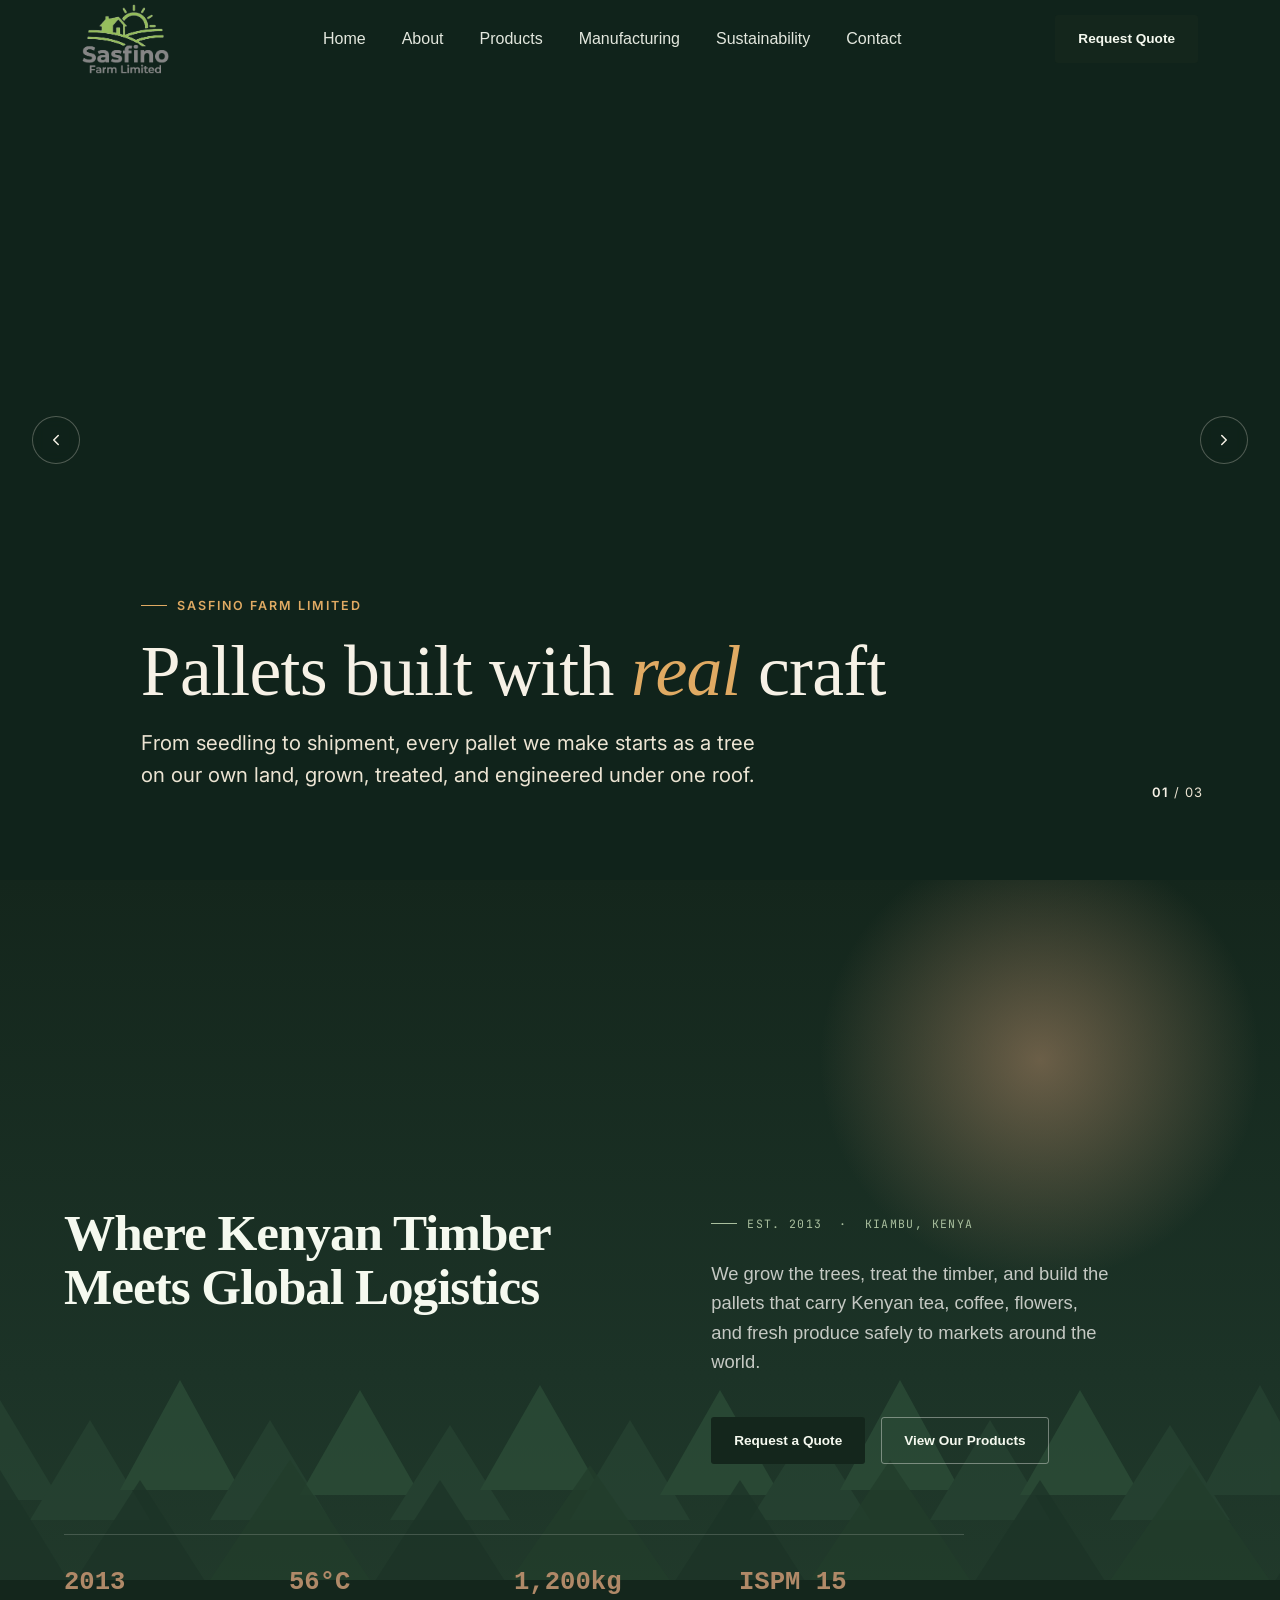
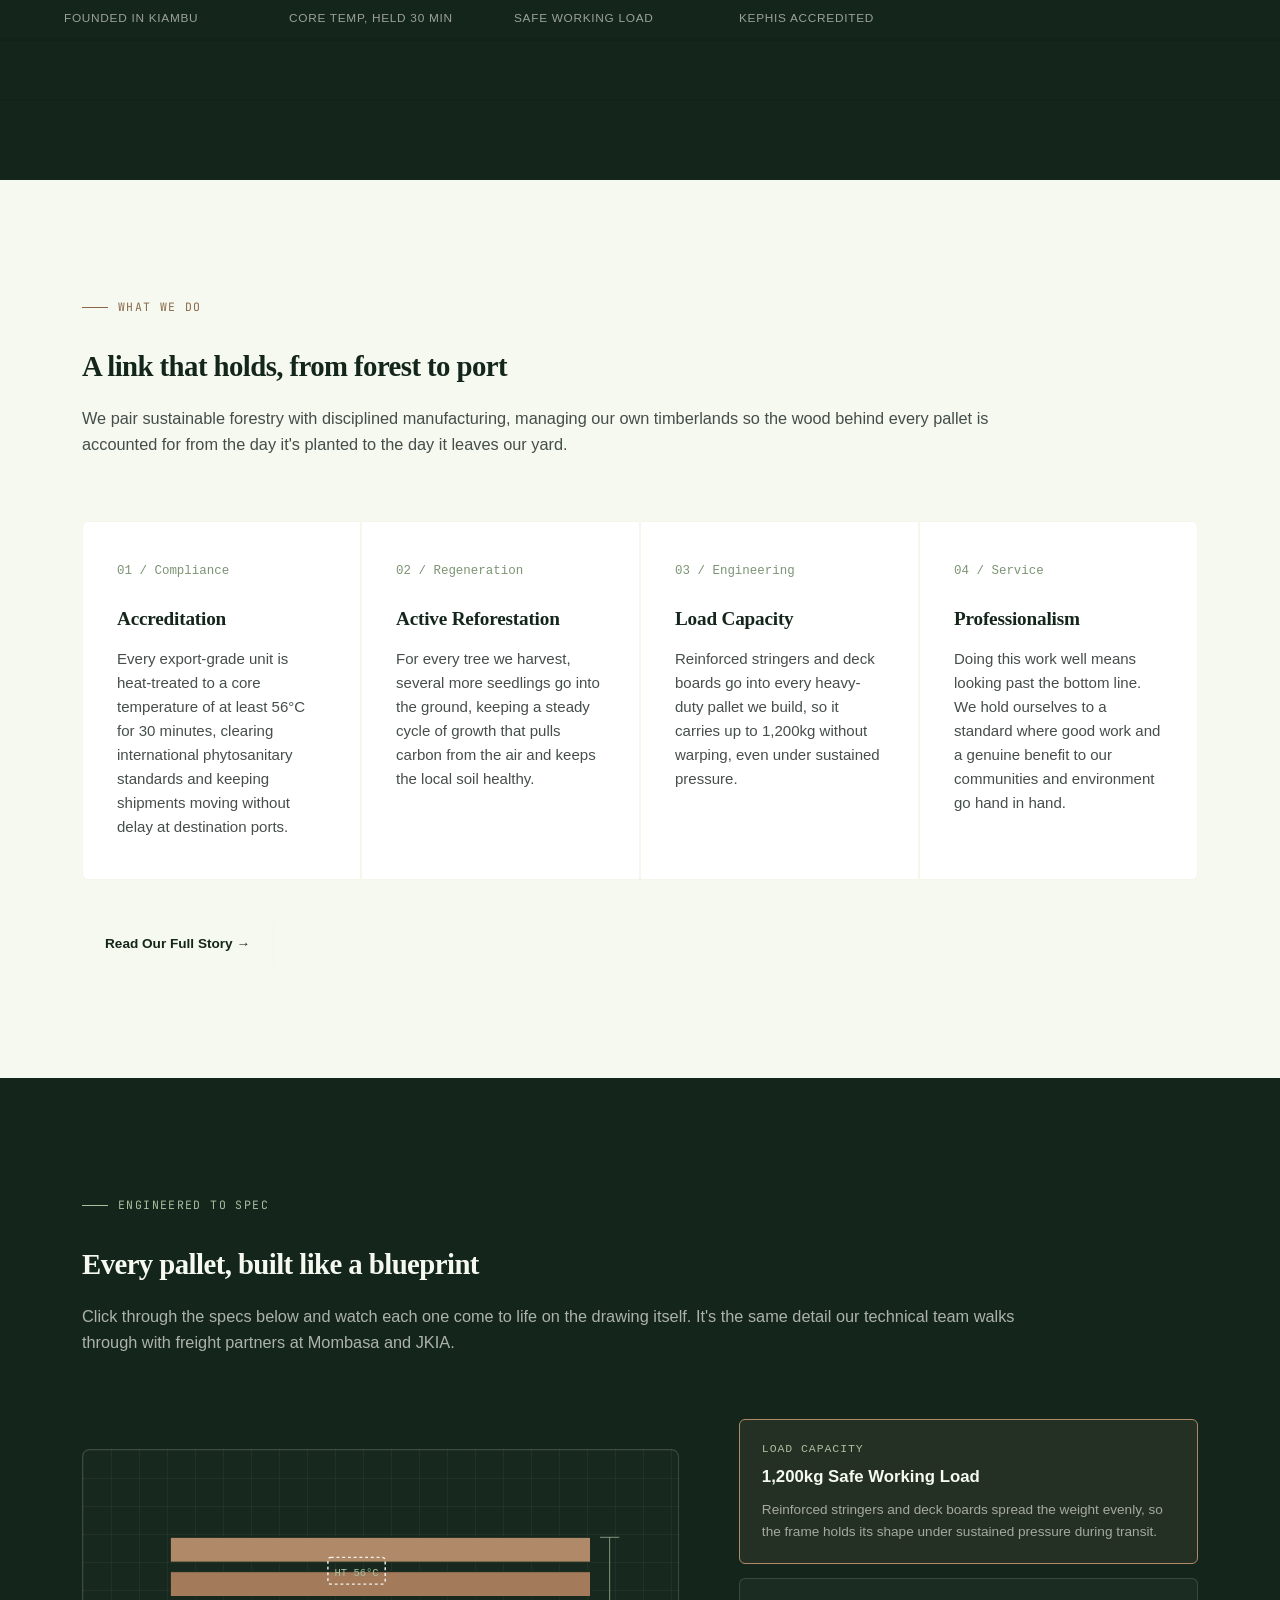
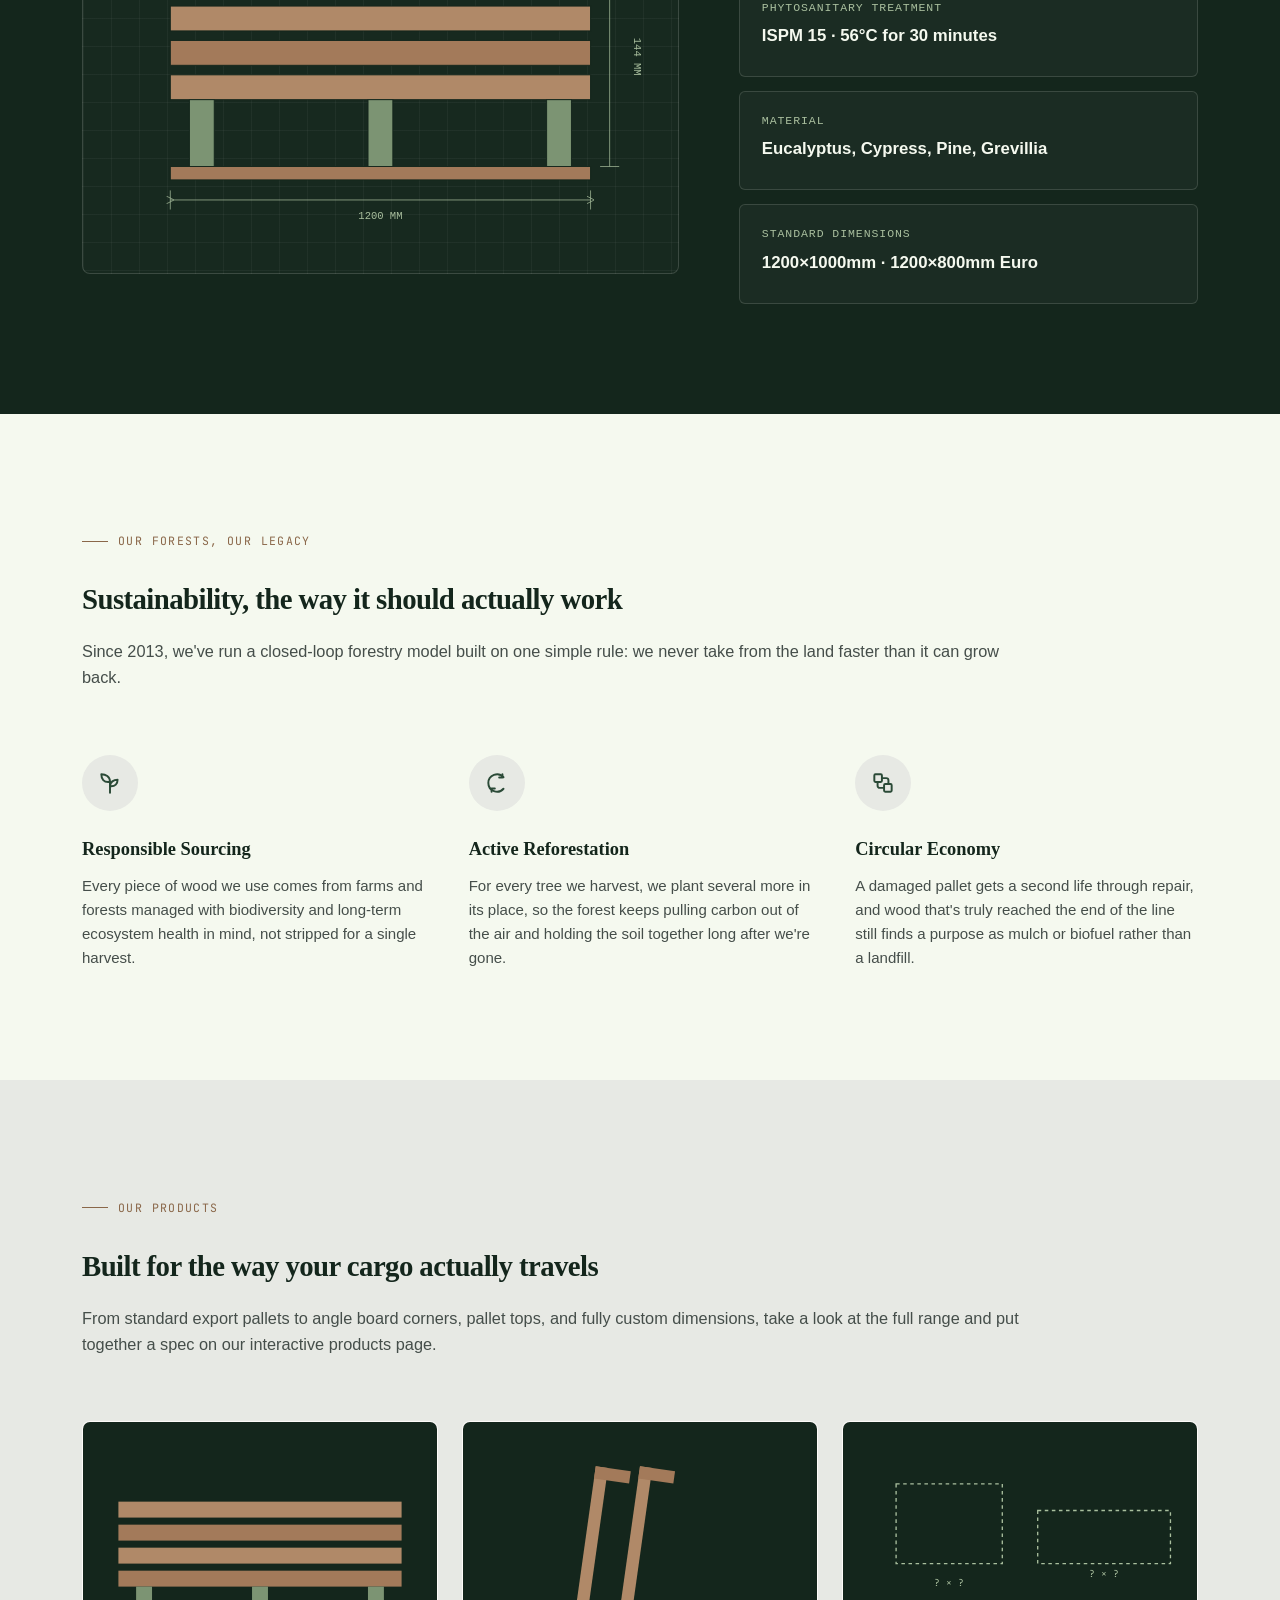
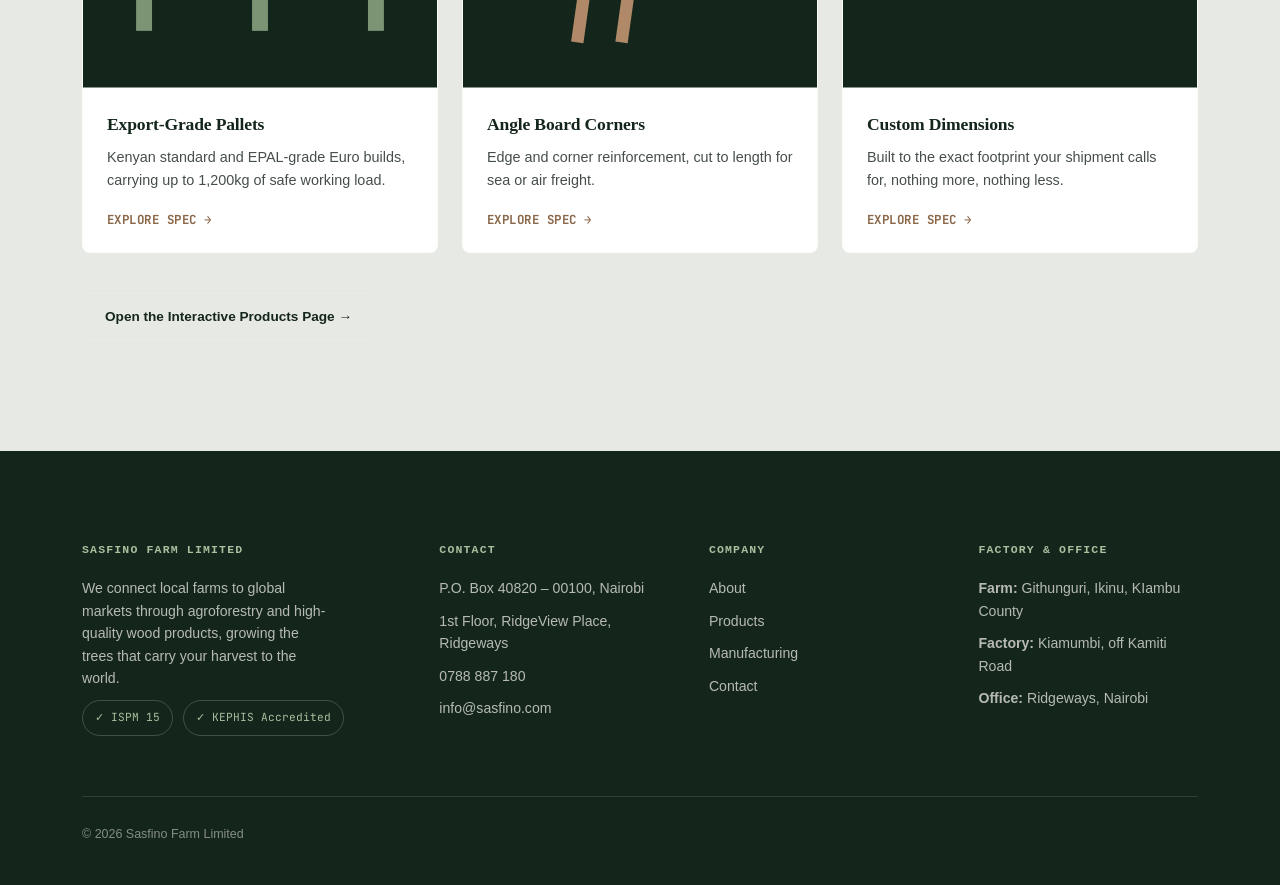
==== commit ab56ad9a: "Update image sources in index (4).html" ====
--- a/index (4).html
+++ b/index (4).html
@@ -15,7 +15,7 @@
 <header class="site-header">
   <div class="wrap">
     <div class="logo">
-      <img src="sasfino_logo.png" alt="Sasfino Farm Limited" class="logo-img">
+      <img src="sasfino_logo_2.png" alt="Sasfino Farm Limited" class="logo-img">
     </div>
     <nav class="main-nav" id="main-nav">
       <a href="index.html">Home</a>
@@ -34,16 +34,16 @@
 </header>
 
 <!--<section class="slideshow" aria-label="Sasfino Farm photo slideshow">
-  <div class="slide active" style="background-image:url('slide-pallets.jpg')">
+  <div class="slide active" style="background-image:url('slide-pallets_1.jpg')">
     <div class="slide-caption"><span>We produce the best pallets.</span></div>
   </div>
-  <div class="slide" style="background-image:url('slide-reforestation.jpg')">
+  <div class="slide" style="background-image:url('slide-reforestation_1.jpg')">
     <div class="slide-caption"><span>Every pallet is made from homegrown trees.</span></div>
   </div>
-  <div class="slide" style="background-image:url('slide-kiln.jpg')">
+  <div class="slide" style="background-image:url('slide-kiln._1jpg')">
     <div class="slide-caption"><span>State of art manufacturing plant.</span></div>
   </div>
-  <div class="slide" style="background-image:url('slide-angleboard.jpg')">
+  <div class="slide" style="background-image:url('slide-angleboard_1.jpg')">
     <div class="slide-caption"><span>Final product ready for shipping.</span></div>
   </div>
   <div class="slideshow-overlay"></div>
